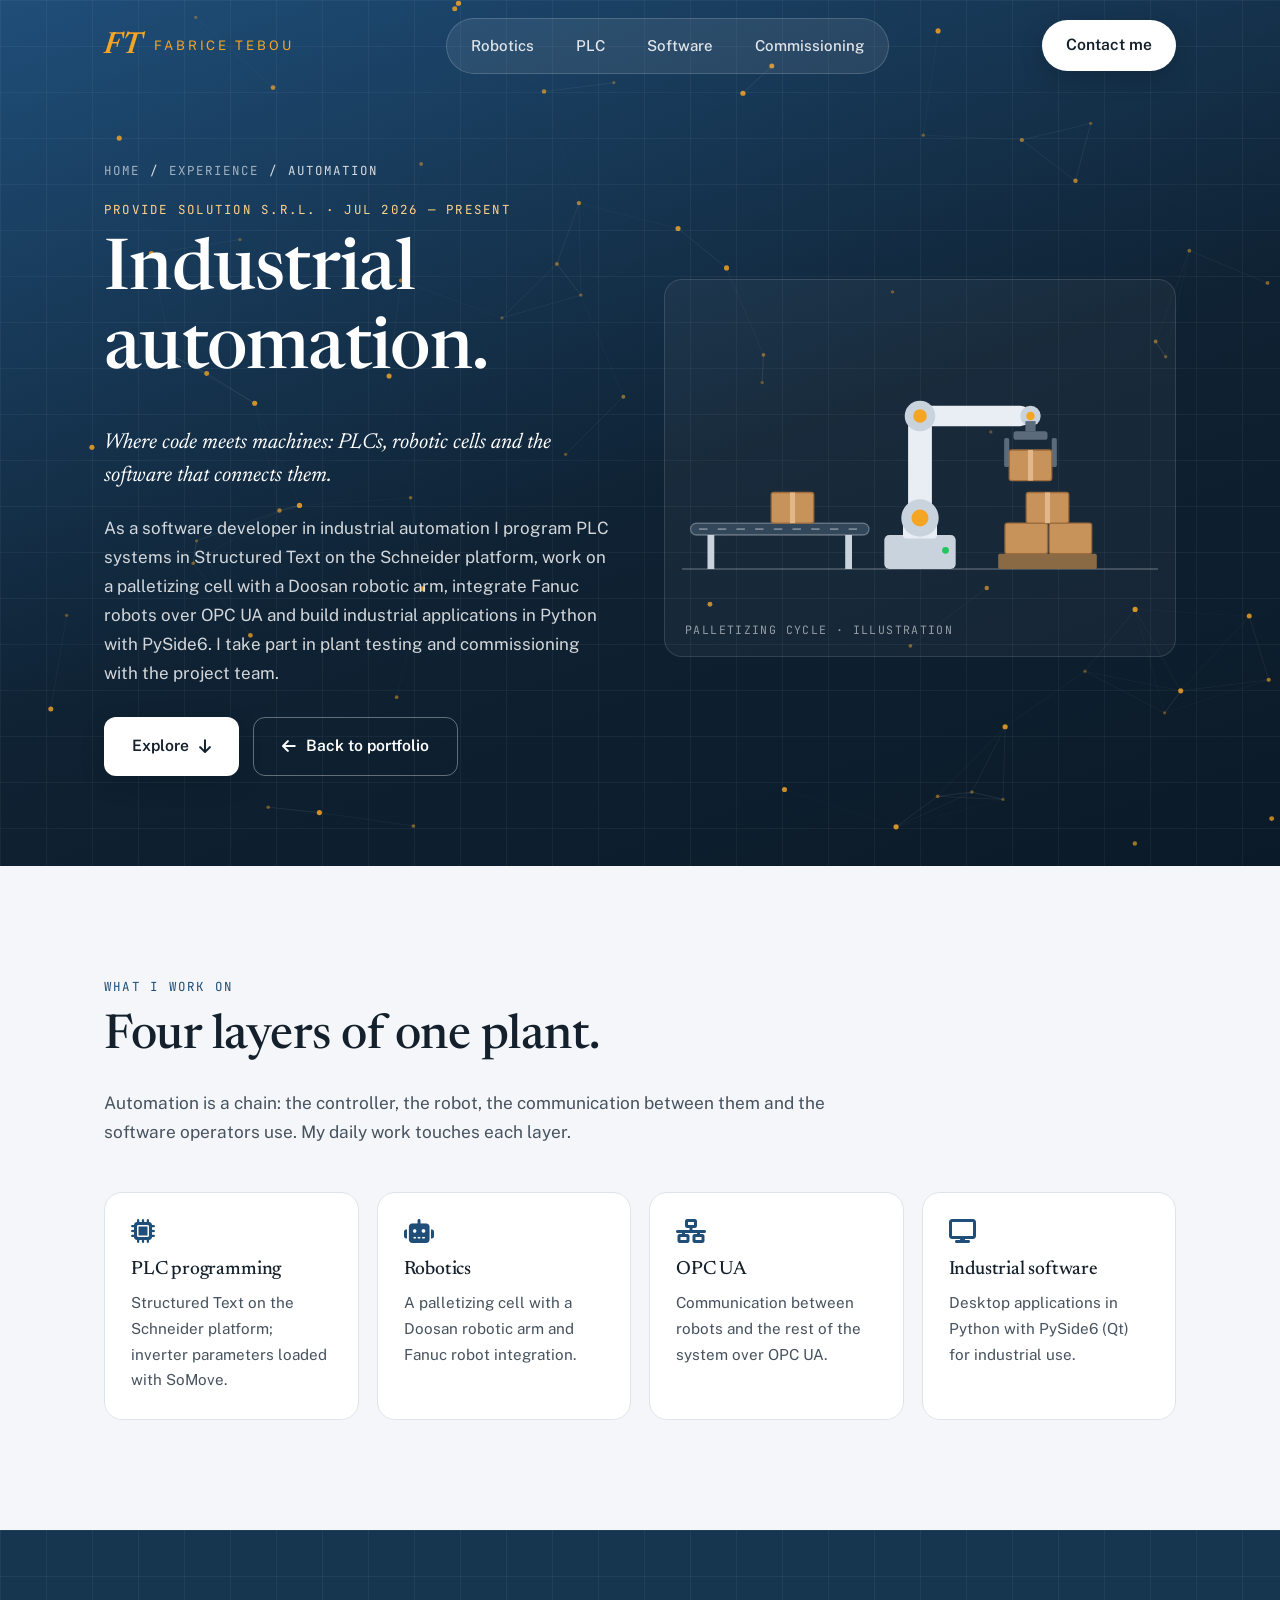
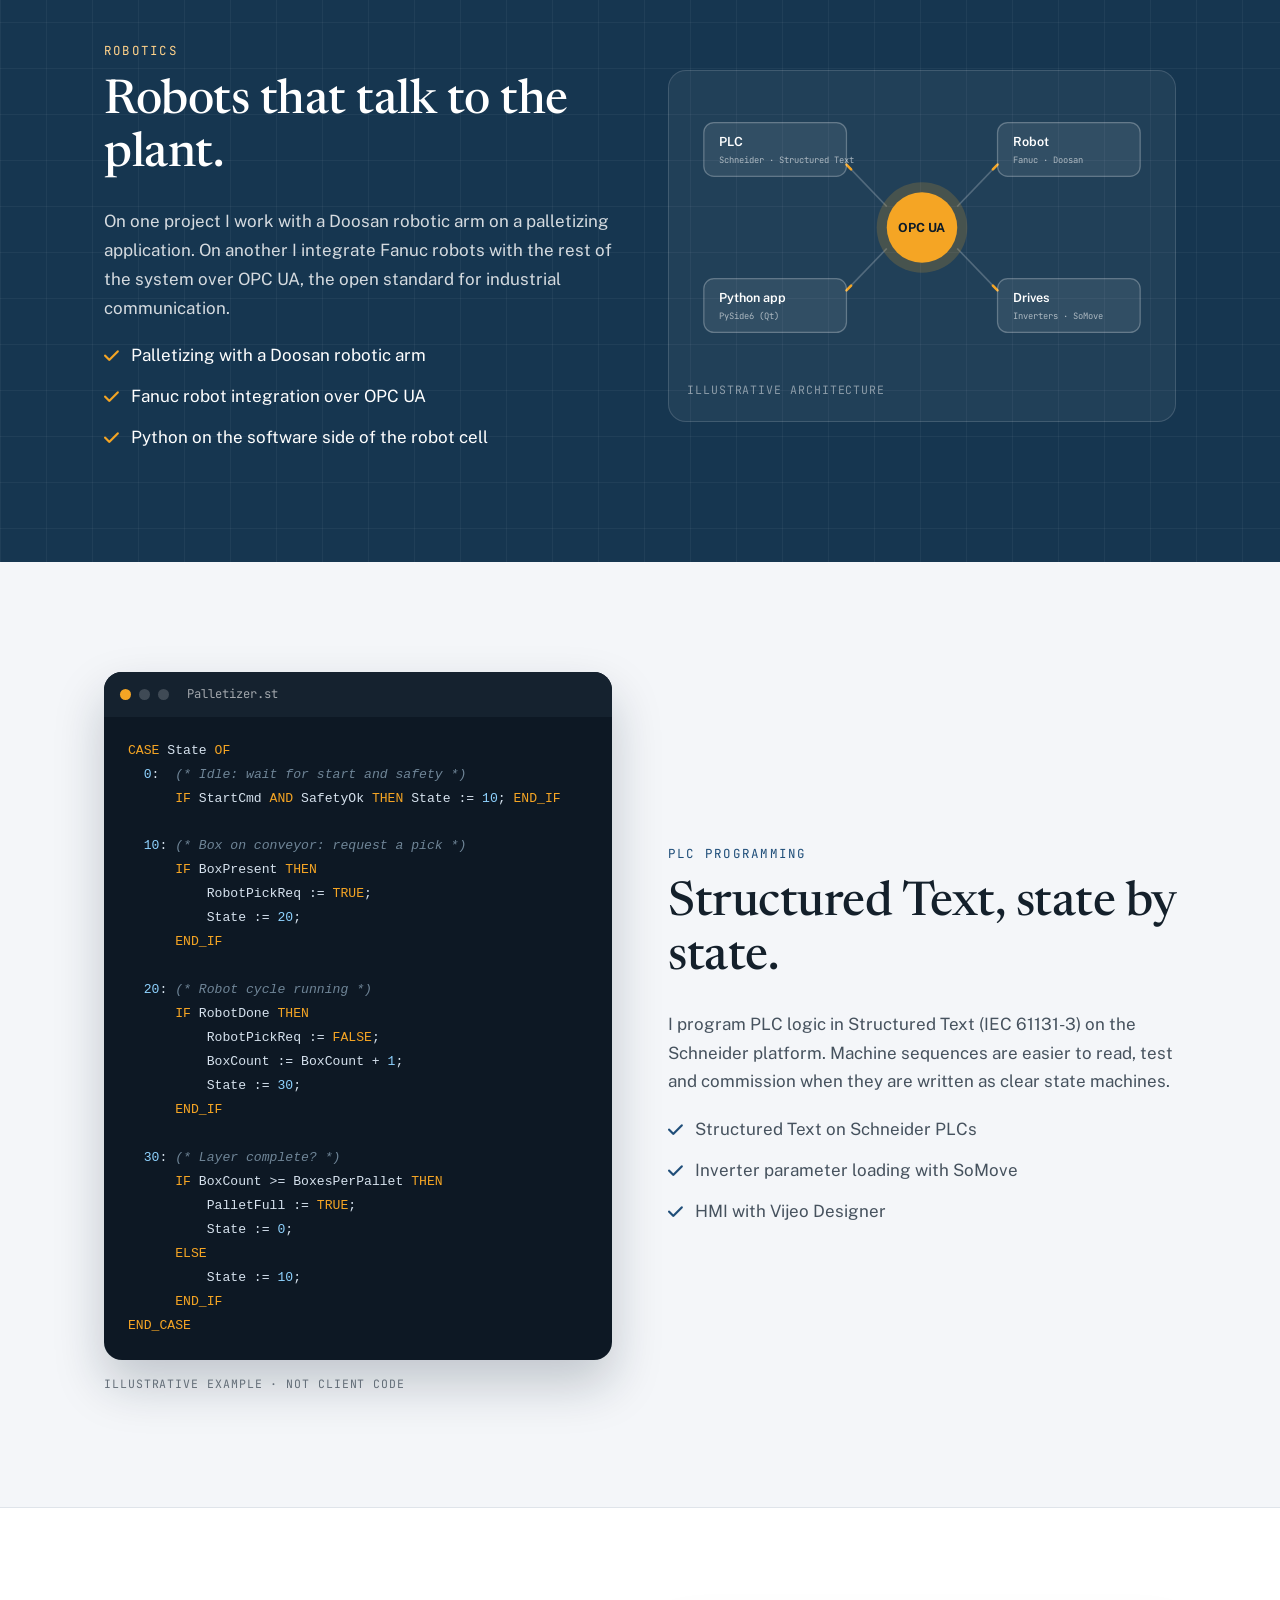
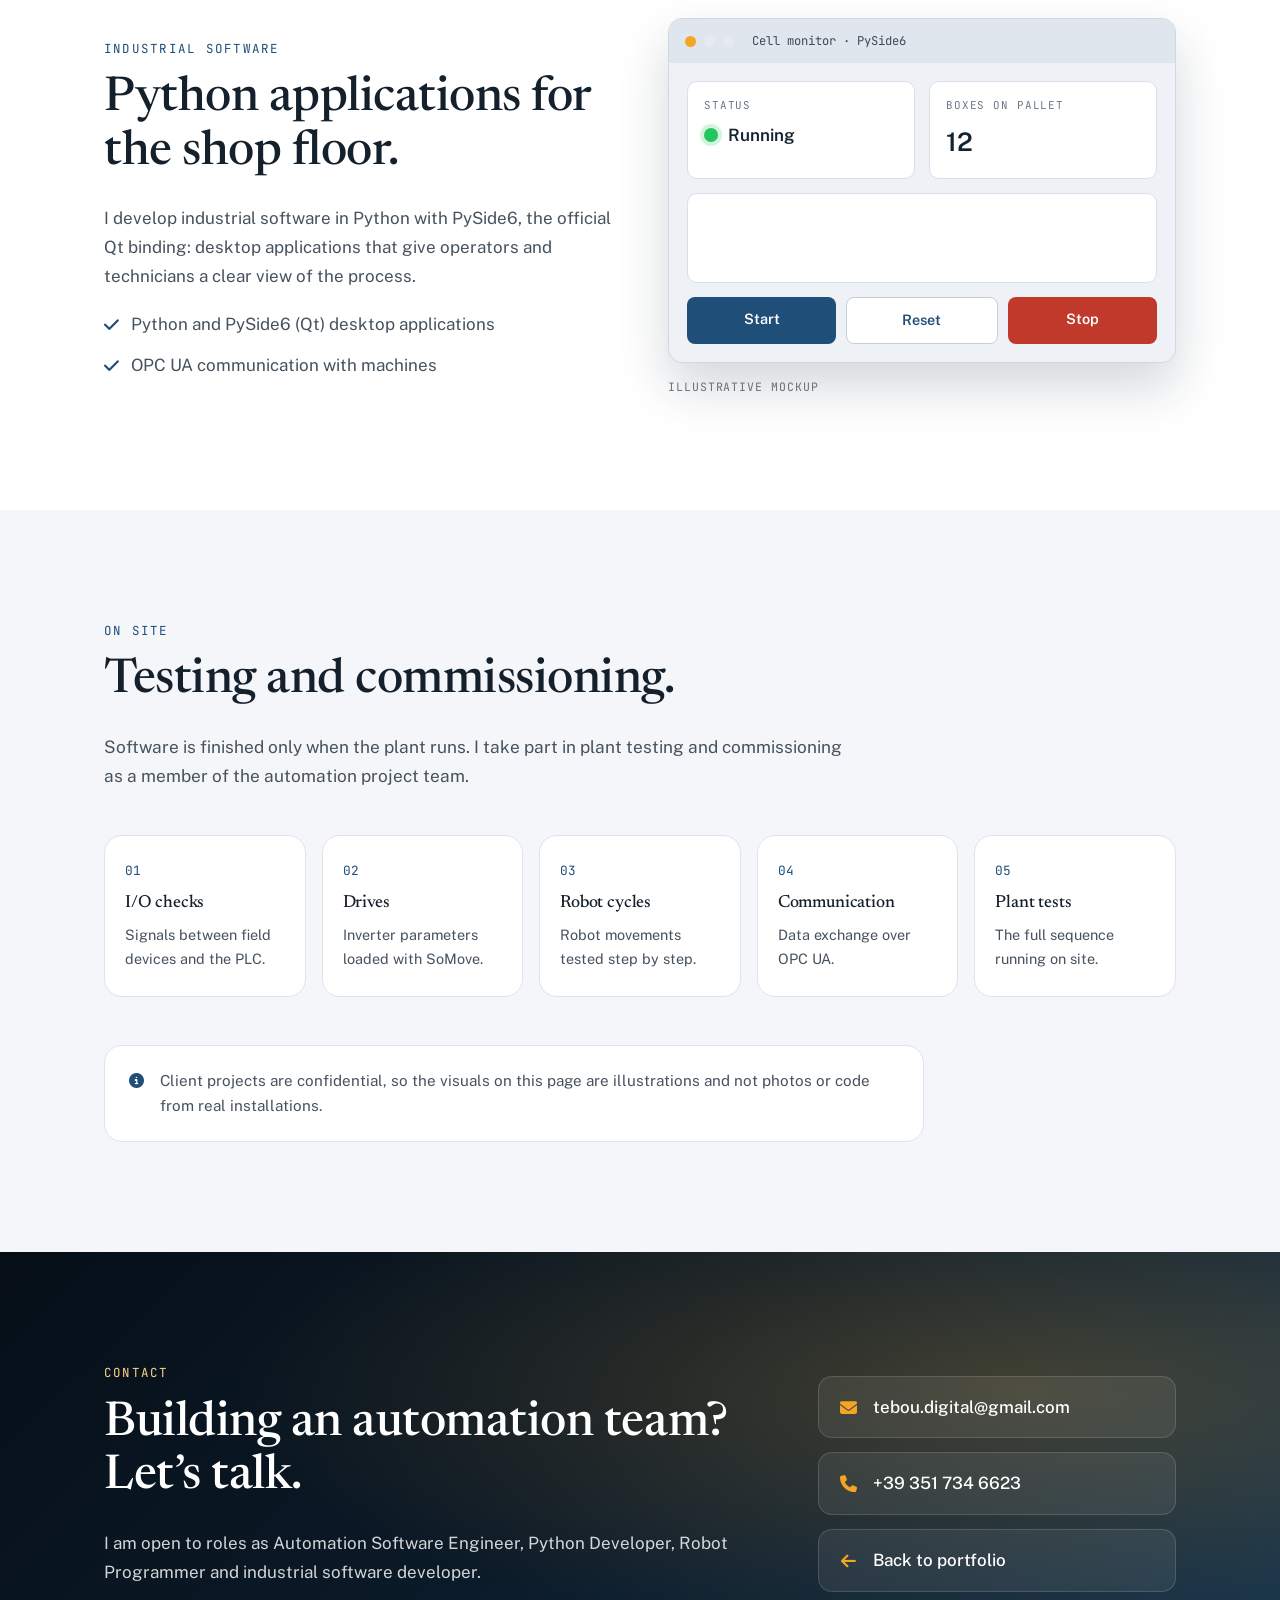
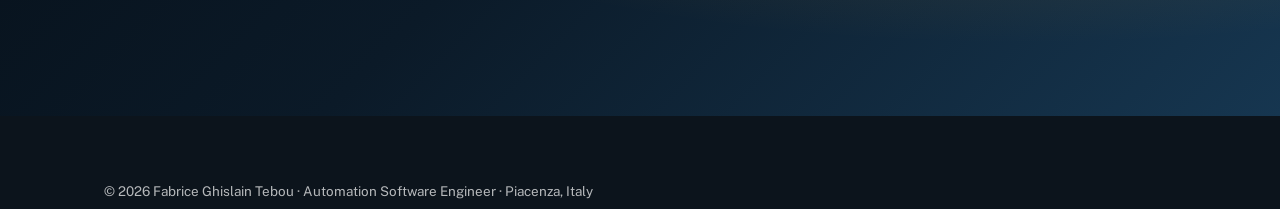
==== automation.html @ fffd26f9 "Add automation page with animated robot cell and See more link - New automation.html: animated signa" ====
<!doctype html>
<html lang="en">
  <head>
    <meta charset="UTF-8" />
    <meta name="viewport" content="width=device-width, initial-scale=1.0" />

    <title>Industrial Automation — Fabrice Ghislain Tebou</title>
    <meta
      name="description"
      content="Industrial automation work of Fabrice Ghislain Tebou: PLC programming in Structured Text, robotic palletizing with Doosan, Fanuc robot integration over OPC UA, industrial software with Python and PySide6, plant commissioning."
    />
    <meta name="author" content="Fabrice Ghislain Tebou" />

    <link
      rel="icon"
      href="assets/images/projects/small_logo.png"
      type="image/png"
    />
    <meta name="theme-color" content="#0f2233" />

    <link
      rel="stylesheet"
      href="https://cdnjs.cloudflare.com/ajax/libs/font-awesome/6.5.1/css/all.min.css"
    />
    <link rel="preconnect" href="https://fonts.googleapis.com" />
    <link rel="preconnect" href="https://fonts.gstatic.com" crossorigin />
    <link
      href="https://fonts.googleapis.com/css2?family=Newsreader:ital,opsz,wght@0,6..72,400;0,6..72,500;1,6..72,400;1,6..72,600&family=Public+Sans:wght@400;500;600;700&family=JetBrains+Mono:wght@400&display=swap"
      rel="stylesheet"
    />

    <link rel="stylesheet" href="assets/css/portfolio-1.css" />
    <link rel="stylesheet" href="assets/css/automation.css" />
  </head>
  <body>
    <!-- Header Navigation -->
    <header class="site-header" id="header">
      <div class="container header-inner">
        <a href="index.html" class="brand" aria-label="Fabrice Ghislain Tebou, home">
          <span class="brand-mark">FT</span>
          <span class="brand-name">Fabrice Tebou</span>
        </a>

        <nav class="pill-nav" id="nav" aria-label="Page navigation">
          <a href="#robotics">Robotics</a>
          <a href="#plc">PLC</a>
          <a href="#software">Software</a>
          <a href="#commissioning">Commissioning</a>
        </nav>

        <a href="index.html#contact" class="btn btn-light header-cta">Contact me</a>

        <button
          class="menu-btn"
          id="menu-btn"
          aria-label="Open menu"
          aria-expanded="false"
          aria-controls="nav"
        >
          <i class="fa-solid fa-bars"></i>
        </button>
      </div>
    </header>

    <main>
      <!-- Hero with animated signal network and robot arm -->
      <section class="auto-hero on-dark">
        <canvas class="signal-canvas" id="signal-canvas" aria-hidden="true"></canvas>
        <div class="grid-bg" style="background-color: transparent">
          <div class="container auto-hero-inner">
            <div>
              <p class="breadcrumb">
                <a href="index.html">Home</a><span>/</span><a href="index.html#experience">Experience</a><span>/</span>Automation
              </p>
              <p class="eyebrow">Provide Solution S.r.l. · Jul 2026 — Present</p>
              <h1>Industrial automation.</h1>
              <p class="hero-lead">
                Where code meets machines: PLCs, robotic cells and the software
                that connects them.
              </p>
              <p>
                As a software developer in industrial automation I program PLC
                systems in Structured Text on the Schneider platform, work on a
                palletizing cell with a Doosan robotic arm, integrate Fanuc
                robots over OPC UA and build industrial applications in Python
                with PySide6. I take part in plant testing and commissioning with
                the project team.
              </p>
              <div class="hero-actions">
                <a href="#robotics" class="btn btn-light">
                  Explore <i class="fa-solid fa-arrow-down"></i>
                </a>
                <a href="index.html#experience" class="btn btn-ghost">
                  <i class="fa-solid fa-arrow-left"></i> Back to portfolio
                </a>
              </div>
            </div>

            <!-- Animated palletizing robot (illustration) -->
            <figure class="robot-stage" style="margin: 0">
              <svg viewBox="0 0 600 400" role="img" aria-labelledby="robot-title">
                <title id="robot-title">
                  Animated illustration of a robotic arm moving boxes from a
                  conveyor to a pallet
                </title>

                <!-- Floor -->
                <line x1="20" y1="340" x2="580" y2="340" stroke="rgba(255,255,255,0.25)" stroke-width="2" />

                <!-- Conveyor -->
                <rect x="30" y="286" width="210" height="14" rx="7" class="conveyor-belt" />
                <line x1="40" y1="293" x2="230" y2="293" class="belt-line" />
                <rect x="50" y="300" width="8" height="40" class="robot-shade" />
                <rect x="212" y="300" width="8" height="40" class="robot-shade" />
                <g class="conveyor-box">
                  <rect x="125" y="250" width="50" height="36" rx="3" class="box" />
                  <rect x="147" y="250" width="6" height="36" class="box-tape" />
                </g>

                <!-- Pallet with stacked boxes -->
                <rect x="392" y="322" width="116" height="18" rx="2" fill="#8a6a45" />
                <rect x="400" y="286" width="50" height="36" rx="3" class="box" />
                <rect x="452" y="286" width="50" height="36" rx="3" class="box" />
                <g class="placed-box">
                  <rect x="425" y="250" width="50" height="36" rx="3" class="box" />
                  <rect x="447" y="250" width="6" height="36" class="box-tape" />
                </g>

                <!-- Robot base -->
                <rect x="258" y="300" width="84" height="40" rx="6" class="robot-shade" />
                <rect x="280" y="276" width="40" height="28" rx="4" class="robot-body" />
                <circle cx="330" cy="318" r="4" fill="#22c55e" class="status-led" />

                <!-- Kinematic chain -->
                <g class="arm-shoulder">
                  <rect x="286" y="160" width="28" height="120" rx="14" class="robot-body" />
                  <circle cx="300" cy="280" r="22" class="robot-shade" />
                  <circle cx="300" cy="280" r="10" class="robot-joint" />

                  <g class="arm-elbow">
                    <rect x="300" y="148" width="130" height="24" rx="12" class="robot-body" />
                    <circle cx="300" cy="160" r="18" class="robot-shade" />
                    <circle cx="300" cy="160" r="8" class="robot-joint" />

                    <g class="arm-wrist">
                      <circle cx="430" cy="160" r="12" class="robot-shade" />
                      <rect x="424" y="166" width="12" height="12" class="robot-dark" />
                      <rect x="410" y="178" width="40" height="10" rx="3" class="robot-dark" />
                      <rect x="399" y="186" width="6" height="34" rx="2" class="robot-dark" />
                      <rect x="455" y="186" width="6" height="34" rx="2" class="robot-dark" />
                      <circle cx="430" cy="160" r="5" class="robot-joint" />
                      <g class="carried-box">
                        <rect x="405" y="200" width="50" height="36" rx="3" class="box" />
                        <rect x="427" y="200" width="6" height="36" class="box-tape" />
                      </g>
                    </g>
                  </g>
                </g>
              </svg>
              <figcaption class="robot-caption">Palletizing cycle · illustration</figcaption>
            </figure>
          </div>
        </div>
      </section>

      <!-- Focus areas -->
      <section class="section">
        <div class="container">
          <p class="eyebrow">What I work on</p>
          <h2>Four layers of one plant.</h2>
          <p class="section-lead">
            Automation is a chain: the controller, the robot, the communication
            between them and the software operators use. My daily work touches
            each layer.
          </p>

          <div class="focus-grid">
            <div class="focus-card reveal">
              <i class="fa-solid fa-microchip"></i>
              <h3>PLC programming</h3>
              <p>Structured Text on the Schneider platform; inverter parameters loaded with SoMove.</p>
            </div>
            <div class="focus-card reveal">
              <i class="fa-solid fa-robot"></i>
              <h3>Robotics</h3>
              <p>A palletizing cell with a Doosan robotic arm and Fanuc robot integration.</p>
            </div>
            <div class="focus-card reveal">
              <i class="fa-solid fa-network-wired"></i>
              <h3>OPC UA</h3>
              <p>Communication between robots and the rest of the system over OPC UA.</p>
            </div>
            <div class="focus-card reveal">
              <i class="fa-solid fa-display"></i>
              <h3>Industrial software</h3>
              <p>Desktop applications in Python with PySide6 (Qt) for industrial use.</p>
            </div>
          </div>
        </div>
      </section>

      <!-- Robotics + OPC UA -->
      <section id="robotics" class="section grid-bg on-dark">
        <div class="container split">
          <div>
            <p class="eyebrow">Robotics</p>
            <h2>Robots that talk to the plant.</h2>
            <p>
              On one project I work with a Doosan robotic arm on a
              palletizing application. On another I integrate Fanuc robots with
              the rest of the system over OPC UA, the open standard for
              industrial communication.
            </p>
            <ul class="check-list">
              <li><i class="fa-solid fa-check"></i> Palletizing with a Doosan robotic arm</li>
              <li><i class="fa-solid fa-check"></i> Fanuc robot integration over OPC UA</li>
              <li><i class="fa-solid fa-check"></i> Python on the software side of the robot cell</li>
            </ul>
          </div>

          <div class="diagram reveal">
            <svg viewBox="0 0 560 330" role="img" aria-labelledby="diagram-title">
              <title id="diagram-title">
                Diagram: PLC, robot, Python application and inverters exchanging
                data through an OPC UA hub
              </title>

              <!-- Links -->
              <path id="l1" class="link" d="M190 90 L238 140" />
              <path id="l2" class="link" d="M370 90 L322 140" />
              <path id="l3" class="link" d="M190 240 L238 190" />
              <path id="l4" class="link" d="M370 240 L322 190" />
              <path class="packet" d="M190 90 L238 140" />
              <path class="packet reverse" d="M370 90 L322 140" />
              <path class="packet" d="M190 240 L238 190" />
              <path class="packet reverse" d="M370 240 L322 190" />

              <!-- Hub -->
              <circle cx="280" cy="165" r="54" class="node-hub" opacity="0.18" />
              <circle cx="280" cy="165" r="42" class="node-hub" />
              <text x="280" y="170" text-anchor="middle" class="hub-title">OPC UA</text>

              <!-- Nodes -->
              <rect x="20" y="40" width="170" height="64" rx="12" class="node-box" />
              <text x="38" y="68" class="node-title">PLC</text>
              <text x="38" y="88" class="node-sub">Schneider · Structured Text</text>

              <rect x="370" y="40" width="170" height="64" rx="12" class="node-box" />
              <text x="388" y="68" class="node-title">Robot</text>
              <text x="388" y="88" class="node-sub">Fanuc · Doosan</text>

              <rect x="20" y="226" width="170" height="64" rx="12" class="node-box" />
              <text x="38" y="254" class="node-title">Python app</text>
              <text x="38" y="274" class="node-sub">PySide6 (Qt)</text>

              <rect x="370" y="226" width="170" height="64" rx="12" class="node-box" />
              <text x="388" y="254" class="node-title">Drives</text>
              <text x="388" y="274" class="node-sub">Inverters · SoMove</text>
            </svg>
            <span class="illustrative">Illustrative architecture</span>
          </div>
        </div>
      </section>

      <!-- PLC -->
      <section id="plc" class="section">
        <div class="container split reverse">
          <div>
            <p class="eyebrow">PLC programming</p>
            <h2>Structured Text, state by state.</h2>
            <p>
              I program PLC logic in Structured Text (IEC 61131-3) on the
              Schneider platform. Machine sequences are easier to read, test and
              commission when they are written as clear state machines.
            </p>
            <ul class="check-list">
              <li><i class="fa-solid fa-check"></i> Structured Text on Schneider PLCs</li>
              <li><i class="fa-solid fa-check"></i> Inverter parameter loading with SoMove</li>
              <li><i class="fa-solid fa-check"></i> HMI with Vijeo Designer</li>
            </ul>
          </div>

          <div class="reveal">
            <div class="code-window">
              <div class="window-bar">
                <span class="dot"></span><span class="dot"></span><span class="dot"></span>
                <span class="title">Palletizer.st</span>
              </div>
<pre><code><span class="st-kw">CASE</span> State <span class="st-kw">OF</span>
  <span class="st-num">0</span>:  <span class="st-com">(* Idle: wait for start and safety *)</span>
      <span class="st-kw">IF</span> StartCmd <span class="st-kw">AND</span> SafetyOk <span class="st-kw">THEN</span> State := <span class="st-num">10</span>; <span class="st-kw">END_IF</span>

  <span class="st-num">10</span>: <span class="st-com">(* Box on conveyor: request a pick *)</span>
      <span class="st-kw">IF</span> BoxPresent <span class="st-kw">THEN</span>
          RobotPickReq := <span class="st-kw">TRUE</span>;
          State := <span class="st-num">20</span>;
      <span class="st-kw">END_IF</span>

  <span class="st-num">20</span>: <span class="st-com">(* Robot cycle running *)</span>
      <span class="st-kw">IF</span> RobotDone <span class="st-kw">THEN</span>
          RobotPickReq := <span class="st-kw">FALSE</span>;
          BoxCount := BoxCount + <span class="st-num">1</span>;
          State := <span class="st-num">30</span>;
      <span class="st-kw">END_IF</span>

  <span class="st-num">30</span>: <span class="st-com">(* Layer complete? *)</span>
      <span class="st-kw">IF</span> BoxCount &gt;= BoxesPerPallet <span class="st-kw">THEN</span>
          PalletFull := <span class="st-kw">TRUE</span>;
          State := <span class="st-num">0</span>;
      <span class="st-kw">ELSE</span>
          State := <span class="st-num">10</span>;
      <span class="st-kw">END_IF</span>
<span class="st-kw">END_CASE</span></code></pre>
            </div>
            <span class="illustrative">Illustrative example · not client code</span>
          </div>
        </div>
      </section>

      <!-- Industrial software -->
      <section id="software" class="section education">
        <div class="container split">
          <div>
            <p class="eyebrow">Industrial software</p>
            <h2>Python applications for the shop floor.</h2>
            <p>
              I develop industrial software in Python with PySide6, the official
              Qt binding: desktop applications that give operators and
              technicians a clear view of the process.
            </p>
            <ul class="check-list">
              <li><i class="fa-solid fa-check"></i> Python and PySide6 (Qt) desktop applications</li>
              <li><i class="fa-solid fa-check"></i> OPC UA communication with machines</li>
            </ul>
          </div>

          <div class="reveal">
            <div class="hmi">
              <div class="window-bar">
                <span class="dot"></span><span class="dot"></span><span class="dot"></span>
                <span class="title">Cell monitor · PySide6</span>
              </div>
              <div class="hmi-body">
                <div class="hmi-panel">
                  <div class="hmi-label">Status</div>
                  <div class="hmi-status"><span class="lamp"></span> Running</div>
                </div>
                <div class="hmi-panel">
                  <div class="hmi-label">Boxes on pallet</div>
                  <div class="hmi-value" id="box-counter">12</div>
                </div>
                <div class="hmi-panel hmi-chart" aria-hidden="true">
                  <span></span><span></span><span></span><span></span><span></span><span></span>
                  <span></span><span></span><span></span><span></span><span></span><span></span>
                </div>
                <div class="hmi-buttons">
                  <div class="hmi-btn">Start</div>
                  <div class="hmi-btn ghost">Reset</div>
                  <div class="hmi-btn stop">Stop</div>
                </div>
              </div>
            </div>
            <span class="illustrative">Illustrative mockup</span>
          </div>
        </div>
      </section>

      <!-- Commissioning -->
      <section id="commissioning" class="section">
        <div class="container">
          <p class="eyebrow">On site</p>
          <h2>Testing and commissioning.</h2>
          <p class="section-lead">
            Software is finished only when the plant runs. I take part in plant
            testing and commissioning as a member of the automation project team.
          </p>

          <div class="steps">
            <div class="step reveal">
              <h3>I/O checks</h3>
              <p>Signals between field devices and the PLC.</p>
            </div>
            <div class="step reveal">
              <h3>Drives</h3>
              <p>Inverter parameters loaded with SoMove.</p>
            </div>
            <div class="step reveal">
              <h3>Robot cycles</h3>
              <p>Robot movements tested step by step.</p>
            </div>
            <div class="step reveal">
              <h3>Communication</h3>
              <p>Data exchange over OPC UA.</p>
            </div>
            <div class="step reveal">
              <h3>Plant tests</h3>
              <p>The full sequence running on site.</p>
            </div>
          </div>

          <div class="note" style="margin-top: 48px">
            <i class="fa-solid fa-circle-info"></i>
            <p>
              Client projects are confidential, so the visuals on this page are
              illustrations and not photos or code from real installations.
            </p>
          </div>
        </div>
      </section>

      <!-- Contact -->
      <section class="section cta on-dark">
        <div class="container cta-inner">
          <div>
            <p class="eyebrow">Contact</p>
            <h2>Building an automation team? Let’s talk.</h2>
            <p>
              I am open to roles as Automation Software Engineer, Python
              Developer, Robot Programmer and industrial software developer.
            </p>
          </div>
          <div class="contact-list">
            <a href="mailto:tebou.digital@gmail.com">
              <i class="fa-solid fa-envelope"></i> tebou.digital@gmail.com
            </a>
            <a href="tel:+393517346623">
              <i class="fa-solid fa-phone"></i> +39 351 734 6623
            </a>
            <a href="index.html">
              <i class="fa-solid fa-arrow-left"></i> Back to portfolio
            </a>
          </div>
        </div>
      </section>
    </main>

    <!-- Footer -->
    <footer class="site-footer">
      <div class="container">
        <div class="footer-bottom" style="padding-top: 0">
          © <span id="year">2026</span> Fabrice Ghislain Tebou · Automation
          Software Engineer · Piacenza, Italy
        </div>
      </div>
    </footer>

    <script>
      (function () {
        var header = document.getElementById("header");
        var nav = document.getElementById("nav");
        var menuBtn = document.getElementById("menu-btn");
        var reduceMotion = window.matchMedia("(prefers-reduced-motion: reduce)").matches;

        document.getElementById("year").textContent = new Date().getFullYear();

        function onScroll() {
          header.classList.toggle("scrolled", window.scrollY > 40);
        }
        window.addEventListener("scroll", onScroll, { passive: true });
        onScroll();

        menuBtn.addEventListener("click", function () {
          var open = nav.classList.toggle("open");
          menuBtn.setAttribute("aria-expanded", String(open));
        });
        nav.addEventListener("click", function (event) {
          if (event.target.tagName === "A") {
            nav.classList.remove("open");
            menuBtn.setAttribute("aria-expanded", "false");
          }
        });

        // Reveal on scroll
        if ("IntersectionObserver" in window) {
          var revealObserver = new IntersectionObserver(
            function (entries) {
              entries.forEach(function (entry) {
                if (entry.isIntersecting) {
                  entry.target.classList.add("visible");
                  revealObserver.unobserve(entry.target);
                }
              });
            },
            { threshold: 0.12 }
          );
          document.querySelectorAll(".reveal").forEach(function (element) {
            revealObserver.observe(element);
          });
        } else {
          document.querySelectorAll(".reveal").forEach(function (element) {
            element.classList.add("visible");
          });
        }

        // HMI mockup: box counter follows the robot cycle (one box every 6 s)
        var counter = document.getElementById("box-counter");
        var boxes = 12;
        if (!reduceMotion) {
          setInterval(function () {
            boxes = boxes >= 24 ? 1 : boxes + 1;
            counter.textContent = boxes;
          }, 6000);
        }

        // Animated signal network behind the hero
        var canvas = document.getElementById("signal-canvas");
        var ctx = canvas.getContext("2d");
        var styles = getComputedStyle(document.documentElement);
        var accent = styles.getPropertyValue("--accent").trim() || "#f5a524";
        var nodes = [];
        var width = 0;
        var height = 0;

        function resize() {
          var ratio = window.devicePixelRatio || 1;
          width = canvas.offsetWidth;
          height = canvas.offsetHeight;
          canvas.width = width * ratio;
          canvas.height = height * ratio;
          ctx.setTransform(ratio, 0, 0, ratio, 0, 0);

          var count = Math.round(Math.min(70, (width * height) / 16000));
          nodes = [];
          for (var i = 0; i < count; i++) {
            nodes.push({
              x: Math.random() * width,
              y: Math.random() * height,
              vx: (Math.random() - 0.5) * 0.35,
              vy: (Math.random() - 0.5) * 0.35,
              pulse: Math.random() * Math.PI * 2
            });
          }
        }

        function draw() {
          ctx.clearRect(0, 0, width, height);
          var maxDist = 140;

          for (var i = 0; i < nodes.length; i++) {
            var a = nodes[i];
            for (var j = i + 1; j < nodes.length; j++) {
              var b = nodes[j];
              var dx = a.x - b.x;
              var dy = a.y - b.y;
              var dist = Math.sqrt(dx * dx + dy * dy);
              if (dist < maxDist) {
                ctx.strokeStyle = "rgba(255, 255, 255, " + (0.12 * (1 - dist / maxDist)) + ")";
                ctx.lineWidth = 1;
                ctx.beginPath();
                ctx.moveTo(a.x, a.y);
                ctx.lineTo(b.x, b.y);
                ctx.stroke();
              }
            }
          }

          nodes.forEach(function (node) {
            var glow = 0.5 + 0.5 * Math.sin(node.pulse);
            ctx.globalAlpha = 0.35 + 0.5 * glow;
            ctx.fillStyle = accent;
            ctx.beginPath();
            ctx.arc(node.x, node.y, 1.6 + glow, 0, Math.PI * 2);
            ctx.fill();
            ctx.globalAlpha = 1;
          });
        }

        function step() {
          nodes.forEach(function (node) {
            node.x += node.vx;
            node.y += node.vy;
            node.pulse += 0.03;
            if (node.x < 0 || node.x > width) node.vx *= -1;
            if (node.y < 0 || node.y > height) node.vy *= -1;
          });
          draw();
          requestAnimationFrame(step);
        }

        resize();
        window.addEventListener("resize", resize);
        if (reduceMotion) {
          draw();
        } else {
          requestAnimationFrame(step);
        }
      })();
    </script>
  </body>
</html>
---- assets/css/portfolio-1.css ----
/*
===========================================
PORTFOLIO-1 THEME
===========================================
Editorial layout: dark brand hero with grid, serif display headings,
monospace eyebrows, light content sections and glass project cards.
All colors live in the palette block below.
*/

:root {
  /* Palette */
  --brand-ink: #060f18;
  --brand-950: #0b1a28;
  --brand-900: #0f2233;
  --brand-800: #163650;
  --brand-700: #1f4e79;
  --accent: #f5a524;
  --accent-soft: #ffd28a;
  --accent-ink: #1f4e79;
  --accent-glow: rgba(245, 165, 36, 0.16);
  --accent-glow-strong: rgba(245, 165, 36, 0.22);
  --header-glass: rgba(11, 26, 40, 0.92);
  --cream: #f4f6f9;
  --paper: #ffffff;
  --ink: #14202b;
  --ink-soft: #46525e;
  --line: #dfe4ea;
  --footer: #0c141c;

  --serif: "Newsreader", Georgia, "Times New Roman", serif;
  --sans: "Public Sans", system-ui, -apple-system, "Segoe UI", sans-serif;
  --mono: "JetBrains Mono", ui-monospace, Consolas, monospace;

  --radius: 18px;
  --container: 1120px;
}

*,
*::before,
*::after {
  box-sizing: border-box;
}

html {
  scroll-behavior: smooth;
  scroll-padding-top: 96px;
}

body {
  margin: 0;
  font-family: var(--sans);
  font-size: 17px;
  line-height: 1.7;
  color: var(--ink-soft);
  background: var(--cream);
  -webkit-font-smoothing: antialiased;
}

img {
  max-width: 100%;
  display: block;
}

a {
  color: inherit;
}

h1,
h2,
h3 {
  font-family: var(--serif);
  font-weight: 500;
  color: var(--ink);
  line-height: 1.12;
  margin: 0 0 0.5em;
  letter-spacing: -0.01em;
}

h1 {
  font-size: clamp(2.6rem, 6vw, 4.4rem);
}

h2 {
  font-size: clamp(2rem, 4.2vw, 3rem);
}

h3 {
  font-size: 1.45rem;
}

p {
  margin: 0 0 1.1em;
}

.container {
  width: 100%;
  max-width: var(--container);
  margin: 0 auto;
  padding: 0 24px;
}

.eyebrow {
  font-family: var(--mono);
  font-size: 0.78rem;
  letter-spacing: 0.18em;
  text-transform: uppercase;
  color: var(--accent-ink);
  margin: 0 0 14px;
}

.on-dark .eyebrow {
  color: var(--accent-soft);
}

.on-dark,
.on-dark h1,
.on-dark h2,
.on-dark h3 {
  color: #fff;
}

.on-dark p {
  color: rgba(255, 255, 255, 0.82);
}

.section {
  padding: 110px 0;
}

.section-lead {
  max-width: 760px;
  font-size: 1.08rem;
}

/* Grid texture used on dark sections */
.grid-bg {
  position: relative;
  background-color: var(--brand-800);
  background-image:
    linear-gradient(rgba(255, 255, 255, 0.045) 1px, transparent 1px),
    linear-gradient(90deg, rgba(255, 255, 255, 0.045) 1px, transparent 1px);
  background-size: 46px 46px;
}

/* ================================ */
/* BUTTONS                          */
/* ================================ */

.btn {
  display: inline-flex;
  align-items: center;
  gap: 10px;
  padding: 15px 28px;
  border-radius: 12px;
  font-family: var(--sans);
  font-weight: 600;
  font-size: 0.98rem;
  text-decoration: none;
  transition: transform 0.2s ease, background 0.2s ease, box-shadow 0.2s ease;
}

.btn:hover {
  transform: translateY(-2px);
}

.btn-light {
  background: #fff;
  color: var(--ink);
  box-shadow: 0 8px 24px rgba(0, 0, 0, 0.16);
}

.btn-green {
  background: var(--brand-700);
  color: #fff;
}

.btn-green:hover {
  background: var(--brand-800);
}

.btn-ghost {
  color: #fff;
  border: 1px solid rgba(255, 255, 255, 0.35);
}

.btn-ghost:hover {
  background: rgba(255, 255, 255, 0.08);
}

.btn-note {
  font-size: 0.82rem;
  margin-top: 14px;
  color: rgba(255, 255, 255, 0.65);
}

/* ================================ */
/* HEADER                           */
/* ================================ */

.site-header {
  position: fixed;
  inset: 0 0 auto;
  z-index: 50;
  padding: 18px 0;
  transition: background 0.3s ease, padding 0.3s ease, box-shadow 0.3s ease;
}

.site-header.scrolled {
  background: var(--header-glass);
  backdrop-filter: blur(10px);
  padding: 10px 0;
  box-shadow: 0 6px 24px rgba(0, 0, 0, 0.18);
}

.header-inner {
  display: flex;
  align-items: center;
  justify-content: space-between;
  gap: 24px;
}

.brand {
  display: flex;
  align-items: center;
  gap: 12px;
  text-decoration: none;
}

.brand-mark {
  font-family: var(--serif);
  font-style: italic;
  font-weight: 600;
  font-size: 1.9rem;
  line-height: 1;
  color: var(--accent);
}

.brand-name {
  font-family: var(--sans);
  font-size: 0.82rem;
  letter-spacing: 0.22em;
  text-transform: uppercase;
  color: var(--accent);
}

.pill-nav {
  display: flex;
  gap: 6px;
  padding: 6px;
  border-radius: 999px;
  background: rgba(255, 255, 255, 0.08);
  border: 1px solid rgba(255, 255, 255, 0.16);
}

.pill-nav a {
  padding: 8px 18px;
  border-radius: 999px;
  color: rgba(255, 255, 255, 0.86);
  text-decoration: none;
  font-size: 0.94rem;
  font-weight: 500;
  transition: background 0.2s ease, color 0.2s ease;
}

.pill-nav a:hover,
.pill-nav a.active {
  background: rgba(255, 255, 255, 0.12);
  color: #fff;
}

.header-cta {
  padding: 12px 24px;
  border-radius: 999px;
}

.menu-btn {
  display: none;
  background: none;
  border: 1px solid rgba(255, 255, 255, 0.3);
  border-radius: 10px;
  color: #fff;
  width: 44px;
  height: 44px;
  font-size: 1.1rem;
  cursor: pointer;
}

/* ================================ */
/* HERO                             */
/* ================================ */

.hero {
  background: linear-gradient(160deg, var(--brand-700) 0%, var(--brand-900) 55%, var(--brand-950) 100%);
  overflow: hidden;
}

.hero .grid-bg {
  background-color: transparent;
}

.hero-inner {
  display: grid;
  grid-template-columns: 1.1fr 0.9fr;
  gap: 64px;
  align-items: center;
  padding: 170px 24px 110px;
}

.hero-lead {
  font-family: var(--serif);
  font-style: italic;
  font-size: 1.35rem;
  line-height: 1.5;
  color: #fff !important;
  margin-bottom: 22px;
}

.hero-actions {
  display: flex;
  flex-wrap: wrap;
  gap: 14px;
  margin-top: 30px;
}

.hero-photo {
  justify-self: center;
  width: 300px;
  aspect-ratio: 1;
  border-radius: 50%;
  overflow: hidden;
  border: 6px solid rgba(255, 255, 255, 0.9);
  box-shadow: 0 24px 60px rgba(0, 0, 0, 0.35);
}

.hero-photo img {
  width: 100%;
  height: 100%;
  object-fit: cover;
  object-position: top;
}

/* ================================ */
/* STATS STRIP                      */
/* ================================ */

.stats {
  background: var(--paper);
  border-bottom: 1px solid var(--line);
}

.stats-grid {
  display: grid;
  grid-template-columns: repeat(4, 1fr);
  gap: 24px;
  padding: 44px 24px;
}

.stat-value {
  font-family: var(--serif);
  font-size: 2.3rem;
  line-height: 1.1;
  color: var(--accent-ink);
}

.stat-label {
  font-size: 0.9rem;
  color: var(--ink-soft);
  margin-top: 8px;
}

/* ================================ */
/* EXPERIENCE TIMELINE              */
/* ================================ */

.timeline {
  display: grid;
  gap: 22px;
  margin-top: 48px;
}

.role-card {
  display: grid;
  grid-template-columns: 230px 1fr;
  gap: 34px;
  padding: 36px;
  background: var(--paper);
  border: 1px solid var(--line);
  border-radius: var(--radius);
}

.role-meta {
  border-right: 1px solid var(--line);
  padding-right: 24px;
}

.role-meta h3 {
  margin-bottom: 10px;
}

.role-dates {
  font-family: var(--mono);
  font-size: 0.8rem;
  color: var(--ink-soft);
  margin-bottom: 12px;
}

.role-title {
  font-size: 0.92rem;
  line-height: 1.5;
  color: var(--accent-ink);
}

.role-body ul {
  margin: 0;
  padding-left: 1.1em;
}

.role-body li {
  margin-bottom: 0.6em;
}

.role-card.featured {
  background: var(--brand-700);
  border-color: var(--brand-700);
}

.role-card.featured h3,
.role-card.featured .role-body {
  color: #fff;
}

.role-card.featured .role-meta {
  border-color: rgba(255, 255, 255, 0.22);
}

.role-card.featured .role-dates {
  color: rgba(255, 255, 255, 0.7);
}

.role-card.featured .role-title {
  color: var(--accent-soft);
}

.badge {
  display: inline-block;
  margin-top: 14px;
  padding: 4px 10px;
  border-radius: 999px;
  font-family: var(--mono);
  font-size: 0.7rem;
  letter-spacing: 0.1em;
  text-transform: uppercase;
  background: rgba(255, 255, 255, 0.14);
  color: var(--accent-soft);
}

/* "See more" pill link inside a role card, same shape as .badge */
.role-more {
  display: inline-flex;
  align-items: center;
  gap: 10px;
  margin-top: 18px;
  padding: 8px 18px;
  border-radius: 999px;
  background: rgba(255, 255, 255, 0.14);
  border: 1px solid rgba(255, 255, 255, 0.22);
  color: var(--accent);
  font-family: var(--mono);
  font-size: 0.78rem;
  letter-spacing: 0.1em;
  text-transform: uppercase;
  text-decoration: none;
  transition: background 0.2s ease;
}

.role-more i {
  transition: transform 0.2s ease;
}

.role-more:hover {
  background: rgba(255, 255, 255, 0.24);
}

.role-more:hover i {
  transform: translateX(4px);
}

/* ================================ */
/* PROJECTS                         */
/* ================================ */

.projects {
  background-color: var(--brand-700);
}

.project-grid {
  display: grid;
  grid-template-columns: repeat(2, 1fr);
  gap: 20px;
  margin: 48px 0 40px;
}

.project-card {
  display: flex;
  flex-direction: column;
  padding: 30px;
  border-radius: var(--radius);
  background: rgba(255, 255, 255, 0.07);
  border: 1px solid rgba(255, 255, 255, 0.16);
  transition: background 0.2s ease, transform 0.2s ease;
}

.project-card:hover {
  background: rgba(255, 255, 255, 0.11);
  transform: translateY(-3px);
}

.project-card p {
  font-size: 0.96rem;
  flex: 1;
}

.chips {
  display: flex;
  flex-wrap: wrap;
  gap: 8px;
  margin: 4px 0 20px;
  padding: 0;
  list-style: none;
}

.chips li {
  font-family: var(--mono);
  font-size: 0.72rem;
  padding: 4px 10px;
  border-radius: 999px;
  border: 1px solid rgba(255, 255, 255, 0.22);
  color: var(--accent-soft);
}

.project-links {
  display: flex;
  gap: 22px;
}

.project-links a {
  font-weight: 600;
  font-size: 0.92rem;
  color: var(--accent);
  text-decoration: none;
}

.project-links a:hover {
  text-decoration: underline;
}

/* ================================ */
/* SKILLS                           */
/* ================================ */

.skills-grid {
  display: grid;
  grid-template-columns: repeat(3, 1fr);
  gap: 20px;
  margin-top: 48px;
}

.skill-card {
  padding: 28px;
  background: var(--paper);
  border: 1px solid var(--line);
  border-radius: var(--radius);
}

.skill-card h3 {
  font-size: 1.25rem;
}

.skill-card .icon {
  font-size: 1.3rem;
  color: var(--accent-ink);
  margin-bottom: 14px;
}

.skill-card.highlight {
  border-color: var(--brand-700);
  box-shadow: inset 0 0 0 1px var(--brand-700);
}

.light-chips li {
  color: var(--brand-800);
  border-color: var(--line);
  background: var(--cream);
}

/* ================================ */
/* EDUCATION                        */
/* ================================ */

.education {
  background: var(--paper);
  border-top: 1px solid var(--line);
}

.edu-layout {
  display: grid;
  grid-template-columns: 1.2fr 0.8fr;
  gap: 56px;
  align-items: start;
}

.edu-item {
  padding: 22px 0;
  border-bottom: 1px solid var(--line);
}

.edu-item:first-of-type {
  border-top: 1px solid var(--line);
}

.edu-item h3 {
  font-size: 1.3rem;
  margin-bottom: 4px;
}

.edu-item .role-dates {
  margin-bottom: 8px;
}

.edu-item p {
  margin: 0;
}

.side-cards {
  display: grid;
  gap: 16px;
}

.side-card {
  display: block;
  padding: 24px 26px;
  border-radius: var(--radius);
  background: var(--cream);
  border: 1px solid var(--line);
  text-decoration: none;
}

a.side-card:hover {
  border-color: var(--brand-700);
}

.side-card .stat-value {
  font-size: 1.5rem;
}

.side-card .stat-label {
  margin-top: 6px;
}

.languages {
  display: grid;
  grid-template-columns: repeat(2, 1fr);
  gap: 10px 24px;
  margin-top: 10px;
}

.languages span {
  font-family: var(--mono);
  font-size: 0.8rem;
  color: var(--accent-ink);
}

/* ================================ */
/* CONTACT CTA                      */
/* ================================ */

.cta {
  background:
    radial-gradient(ellipse at 80% 30%, var(--accent-glow-strong), transparent 55%),
    linear-gradient(135deg, var(--brand-ink) 0%, var(--brand-950) 45%, var(--brand-800) 100%);
}

.cta-inner {
  display: grid;
  grid-template-columns: 1.3fr 0.7fr;
  gap: 48px;
  align-items: center;
}

.contact-list {
  display: grid;
  gap: 14px;
}

.contact-list a {
  display: flex;
  align-items: center;
  gap: 14px;
  padding: 16px 20px;
  border-radius: 14px;
  background: rgba(255, 255, 255, 0.07);
  border: 1px solid rgba(255, 255, 255, 0.14);
  color: #fff;
  text-decoration: none;
  font-weight: 500;
  word-break: break-word;
}

.contact-list a:hover {
  background: rgba(255, 255, 255, 0.12);
}

.contact-list i {
  color: var(--accent);
  width: 20px;
  text-align: center;
}

/* ================================ */
/* FOOTER                           */
/* ================================ */

.site-footer {
  background: var(--footer);
  color: rgba(255, 255, 255, 0.7);
  padding: 64px 0 32px;
  font-size: 0.94rem;
}

.footer-grid {
  display: grid;
  grid-template-columns: 1.6fr 1fr 1fr 1fr;
  gap: 32px;
  padding-bottom: 36px;
  border-bottom: 1px solid rgba(255, 255, 255, 0.12);
}

.footer-grid h4 {
  font-family: var(--mono);
  font-weight: 400;
  font-size: 0.74rem;
  letter-spacing: 0.16em;
  text-transform: uppercase;
  color: rgba(255, 255, 255, 0.55);
  margin: 0 0 16px;
}

.footer-grid ul {
  list-style: none;
  margin: 0;
  padding: 0;
  display: grid;
  gap: 10px;
}

.footer-grid a {
  color: #fff;
  text-decoration: none;
}

.footer-grid a:hover {
  text-decoration: underline;
}

.footer-bottom {
  padding-top: 24px;
  font-size: 0.84rem;
}

/* ================================ */
/* REVEAL ANIMATION                 */
/* ================================ */

.reveal {
  opacity: 0;
  transform: translateY(18px);
  transition: opacity 0.7s ease, transform 0.7s ease;
}

.reveal.visible {
  opacity: 1;
  transform: none;
}

@media (prefers-reduced-motion: reduce) {
  html {
    scroll-behavior: auto;
  }

  .reveal {
    opacity: 1;
    transform: none;
    transition: none;
  }
}

/* ================================ */
/* RESPONSIVE                       */
/* ================================ */

@media (max-width: 960px) {
  .pill-nav {
    display: none;
  }

  .pill-nav.open {
    display: flex;
    flex-direction: column;
    position: absolute;
    top: 100%;
    left: 24px;
    right: 24px;
    border-radius: 16px;
    background: var(--brand-950);
    padding: 12px;
  }

  .menu-btn {
    display: inline-flex;
    align-items: center;
    justify-content: center;
  }

  .header-cta {
    display: none;
  }

  .hero-inner,
  .edu-layout,
  .cta-inner {
    grid-template-columns: 1fr;
  }

  .hero-inner {
    padding-top: 130px;
    gap: 40px;
  }

  .hero-photo {
    width: 220px;
    order: -1;
  }

  .stats-grid {
    grid-template-columns: repeat(2, 1fr);
  }

  .skills-grid {
    grid-template-columns: repeat(2, 1fr);
  }

  .footer-grid {
    grid-template-columns: 1fr 1fr;
  }
}

@media (max-width: 680px) {
  body {
    font-size: 16px;
  }

  .container,
  .hero-inner,
  .stats-grid {
    padding-left: 16px;
    padding-right: 16px;
  }

  .section {
    padding: 76px 0;
  }

  .role-card {
    grid-template-columns: 1fr;
    gap: 18px;
    padding: 26px;
  }

  .role-meta {
    border-right: 0;
    border-bottom: 1px solid var(--line);
    padding: 0 0 18px;
  }

  .project-grid,
  .skills-grid,
  .footer-grid {
    grid-template-columns: 1fr;
  }

  .brand-name {
    display: none;
  }
}
---- assets/css/automation.css ----
/*
===========================================
AUTOMATION PAGE
===========================================
Page-specific components for automation.html. Builds on portfolio-1.css
(palette, header, buttons, sections, footer).
*/

/* ================================ */
/* HERO WITH ANIMATED BACKGROUND    */
/* ================================ */

.auto-hero {
  position: relative;
  overflow: hidden;
  background: linear-gradient(160deg, var(--brand-700) 0%, var(--brand-900) 55%, var(--brand-950) 100%);
}

.signal-canvas {
  position: absolute;
  inset: 0;
  width: 100%;
  height: 100%;
  pointer-events: none;
}

.auto-hero-inner {
  position: relative;
  display: grid;
  grid-template-columns: 1fr 1fr;
  gap: 48px;
  align-items: center;
  padding: 160px 24px 90px;
}

.breadcrumb {
  font-family: var(--mono);
  font-size: 0.78rem;
  letter-spacing: 0.16em;
  text-transform: uppercase;
  color: rgba(255, 255, 255, 0.6);
  margin-bottom: 18px;
}

.breadcrumb a {
  color: rgba(255, 255, 255, 0.6);
  text-decoration: none;
}

.breadcrumb a:hover {
  color: #fff;
}

.breadcrumb span {
  margin: 0 10px;
}

/* ================================ */
/* ROBOT ARM ANIMATION              */
/* ================================ */

.robot-stage {
  width: 100%;
  max-width: 560px;
  justify-self: end;
  border-radius: var(--radius);
  background: rgba(255, 255, 255, 0.04);
  border: 1px solid rgba(255, 255, 255, 0.12);
}

.robot-stage svg {
  width: 100%;
  height: auto;
  display: block;
}

.robot-caption {
  font-family: var(--mono);
  font-size: 0.72rem;
  letter-spacing: 0.12em;
  text-transform: uppercase;
  color: rgba(255, 255, 255, 0.55);
  padding: 0 20px 16px;
}

.robot-body {
  fill: #e9eef4;
}

.robot-shade {
  fill: #c9d3de;
}

.robot-joint {
  fill: var(--accent);
}

.robot-dark {
  fill: #5b6b7c;
}

.conveyor-belt {
  fill: #33475b;
  stroke: rgba(255, 255, 255, 0.3);
  stroke-width: 1.5;
}

.box {
  fill: #c8935a;
  stroke: #9c6c3c;
  stroke-width: 1.5;
}

.box-tape {
  fill: #e2b88a;
}

/* Kinematic chain: each group rotates around its joint (view-box coords) */
.arm-shoulder,
.arm-elbow,
.arm-wrist {
  transform-box: view-box;
  animation-duration: 6s;
  animation-iteration-count: infinite;
  animation-timing-function: ease-in-out;
}

.arm-shoulder {
  transform-origin: 300px 280px;
  animation-name: shoulder;
}

.arm-elbow {
  transform-origin: 300px 160px;
  animation-name: elbow;
}

.arm-wrist {
  transform-origin: 430px 160px;
  animation-name: wrist;
}

/* pick (conveyor) -> lift -> place (pallet) -> lift -> pick */
@keyframes shoulder {
  0%, 10% { transform: rotate(-13.8deg); }
  35% { transform: rotate(0deg); }
  60%, 70% { transform: rotate(13.8deg); }
  85% { transform: rotate(0deg); }
  100% { transform: rotate(-13.8deg); }
}

@keyframes elbow {
  0%, 10% { transform: rotate(-187.2deg); }
  35% { transform: rotate(-90deg); }
  60%, 70% { transform: rotate(7.2deg); }
  85% { transform: rotate(-90deg); }
  100% { transform: rotate(-187.2deg); }
}

/* Keeps the gripper vertical: always the opposite of shoulder + elbow */
@keyframes wrist {
  0%, 10% { transform: rotate(201deg); }
  35% { transform: rotate(90deg); }
  60%, 70% { transform: rotate(-21deg); }
  85% { transform: rotate(90deg); }
  100% { transform: rotate(201deg); }
}

.carried-box {
  animation: carried 6s infinite linear;
}

@keyframes carried {
  0%, 7.9% { opacity: 0; }
  8%, 64% { opacity: 1; }
  64.1%, 100% { opacity: 0; }
}

.conveyor-box {
  animation: conveyor-box 6s infinite ease-out;
}

@keyframes conveyor-box {
  0%, 7.9% { opacity: 1; transform: translateX(0); }
  8%, 69.9% { opacity: 0; transform: translateX(-110px); }
  70% { opacity: 1; transform: translateX(-110px); }
  100% { opacity: 1; transform: translateX(0); }
}

.placed-box {
  animation: placed 6s infinite linear;
}

@keyframes placed {
  0%, 63.9% { opacity: 0; }
  64%, 94% { opacity: 1; }
  100% { opacity: 0; }
}

.belt-line {
  stroke: rgba(255, 255, 255, 0.35);
  stroke-width: 2;
  stroke-dasharray: 10 12;
  animation: belt 1s linear infinite;
}

@keyframes belt {
  to { stroke-dashoffset: -22; }
}

.status-led {
  animation: led 1.2s ease-in-out infinite alternate;
}

@keyframes led {
  from { opacity: 0.35; }
  to { opacity: 1; }
}

/* ================================ */
/* FOCUS AREAS                      */
/* ================================ */

.focus-grid {
  display: grid;
  grid-template-columns: repeat(4, 1fr);
  gap: 18px;
  margin-top: 44px;
}

.focus-card {
  padding: 26px;
  border-radius: var(--radius);
  background: var(--paper);
  border: 1px solid var(--line);
  transition: transform 0.2s ease, box-shadow 0.2s ease;
}

.focus-card:hover {
  transform: translateY(-4px);
  box-shadow: 0 16px 36px rgba(15, 34, 51, 0.1);
}

.focus-card i {
  font-size: 1.5rem;
  color: var(--accent-ink);
  margin-bottom: 16px;
}

.focus-card h3 {
  font-size: 1.2rem;
}

.focus-card p {
  font-size: 0.95rem;
  margin: 0;
}

/* ================================ */
/* SPLIT SECTIONS                   */
/* ================================ */

.split {
  display: grid;
  grid-template-columns: 1fr 1fr;
  gap: 56px;
  align-items: center;
}

.split.reverse > :first-child {
  order: 2;
}

.check-list {
  list-style: none;
  padding: 0;
  margin: 18px 0 0;
  display: grid;
  gap: 12px;
}

.check-list li {
  display: flex;
  gap: 12px;
}

.check-list i {
  color: var(--accent-ink);
  margin-top: 6px;
}

.on-dark .check-list i {
  color: var(--accent);
}

.illustrative {
  display: inline-block;
  margin-top: 14px;
  font-family: var(--mono);
  font-size: 0.72rem;
  letter-spacing: 0.08em;
  text-transform: uppercase;
  color: var(--ink-soft);
  opacity: 0.8;
}

.on-dark .illustrative {
  color: rgba(255, 255, 255, 0.6);
}

/* ================================ */
/* OPC UA DIAGRAM                   */
/* ================================ */

.diagram {
  border-radius: var(--radius);
  background: rgba(255, 255, 255, 0.05);
  border: 1px solid rgba(255, 255, 255, 0.14);
  padding: 18px;
}

.diagram svg {
  width: 100%;
  height: auto;
  display: block;
}

.node-box {
  fill: rgba(255, 255, 255, 0.07);
  stroke: rgba(255, 255, 255, 0.28);
  stroke-width: 1.5;
}

.node-hub {
  fill: var(--accent);
}

.node-title {
  fill: #fff;
  font-family: var(--sans);
  font-size: 15px;
  font-weight: 600;
}

.node-sub {
  fill: rgba(255, 255, 255, 0.6);
  font-family: var(--mono);
  font-size: 10.5px;
}

.hub-title {
  fill: var(--brand-950);
  font-family: var(--sans);
  font-size: 15px;
  font-weight: 700;
}

.link {
  stroke: rgba(255, 255, 255, 0.22);
  stroke-width: 2;
  fill: none;
}

.packet {
  stroke: var(--accent);
  stroke-width: 3;
  stroke-linecap: round;
  fill: none;
  stroke-dasharray: 8 120;
  animation: packet 2.4s linear infinite;
}

.packet.reverse {
  animation-direction: reverse;
  animation-delay: -1.2s;
}

@keyframes packet {
  to { stroke-dashoffset: -128; }
}

/* ================================ */
/* STRUCTURED TEXT CODE BLOCK       */
/* ================================ */

.code-window {
  border-radius: var(--radius);
  overflow: hidden;
  background: #0d1824;
  box-shadow: 0 24px 50px rgba(15, 34, 51, 0.22);
}

.window-bar {
  display: flex;
  align-items: center;
  gap: 8px;
  padding: 12px 16px;
  background: #15222f;
  font-family: var(--mono);
  font-size: 0.76rem;
  color: rgba(255, 255, 255, 0.6);
}

.window-bar .dot {
  width: 11px;
  height: 11px;
  border-radius: 50%;
  background: rgba(255, 255, 255, 0.18);
}

.window-bar .dot:first-child {
  background: #f5a524;
}

.window-bar .title {
  margin-left: 10px;
}

.code-window pre {
  margin: 0;
  padding: 22px 24px;
  overflow-x: auto;
  font-family: var(--mono);
  font-size: 0.82rem;
  line-height: 1.75;
  color: #d6e2ee;
}

.st-kw {
  color: #f5a524;
}

.st-com {
  color: #6f8597;
  font-style: italic;
}

.st-num {
  color: #8fd3ff;
}

/* ================================ */
/* HMI MOCKUP (PySide6 style)       */
/* ================================ */

.hmi {
  border-radius: 14px;
  overflow: hidden;
  background: #eef2f6;
  border: 1px solid #cfd8e2;
  box-shadow: 0 24px 50px rgba(15, 34, 51, 0.18);
  font-family: var(--sans);
}

.hmi .window-bar {
  background: #dfe6ee;
  color: #3b4a59;
}

.hmi-body {
  display: grid;
  grid-template-columns: 1fr 1fr;
  gap: 14px;
  padding: 18px;
}

.hmi-panel {
  background: #fff;
  border: 1px solid #d7dfe8;
  border-radius: 10px;
  padding: 14px 16px;
}

.hmi-label {
  font-family: var(--mono);
  font-size: 0.68rem;
  letter-spacing: 0.08em;
  text-transform: uppercase;
  color: #6a7885;
  margin-bottom: 6px;
}

.hmi-value {
  font-size: 1.6rem;
  font-weight: 600;
  color: #15222f;
}

.hmi-status {
  display: flex;
  align-items: center;
  gap: 10px;
  font-weight: 600;
  color: #15222f;
}

.lamp {
  width: 14px;
  height: 14px;
  border-radius: 50%;
  background: #22c55e;
  box-shadow: 0 0 0 4px rgba(34, 197, 94, 0.2);
  animation: led 1.2s ease-in-out infinite alternate;
}

.hmi-chart {
  grid-column: 1 / -1;
  display: flex;
  align-items: flex-end;
  gap: 6px;
  height: 90px;
  padding-top: 8px;
}

.hmi-chart span {
  flex: 1;
  border-radius: 4px 4px 0 0;
  background: linear-gradient(180deg, var(--accent), #1f4e79);
  animation: bar 2.4s ease-in-out infinite alternate;
}

.hmi-chart span:nth-child(odd) {
  animation-delay: -0.8s;
}

.hmi-chart span:nth-child(3n) {
  animation-delay: -1.6s;
}

@keyframes bar {
  from { height: 25%; }
  to { height: 95%; }
}

.hmi-buttons {
  grid-column: 1 / -1;
  display: flex;
  gap: 10px;
}

.hmi-btn {
  flex: 1;
  padding: 10px;
  border-radius: 8px;
  text-align: center;
  font-weight: 600;
  font-size: 0.9rem;
  color: #fff;
  background: #1f4e79;
}

.hmi-btn.stop {
  background: #c0392b;
}

.hmi-btn.ghost {
  background: #fff;
  color: #1f4e79;
  border: 1px solid #c3cfdb;
}

/* ================================ */
/* COMMISSIONING STEPS              */
/* ================================ */

.steps {
  display: grid;
  grid-template-columns: repeat(5, 1fr);
  gap: 16px;
  margin-top: 44px;
  counter-reset: step;
}

.step {
  position: relative;
  padding: 24px 20px;
  border-radius: var(--radius);
  background: var(--paper);
  border: 1px solid var(--line);
}

.step::before {
  counter-increment: step;
  content: "0" counter(step);
  display: block;
  font-family: var(--mono);
  font-size: 0.8rem;
  color: var(--accent-ink);
  margin-bottom: 12px;
}

.step h3 {
  font-size: 1.1rem;
}

.step p {
  font-size: 0.9rem;
  margin: 0;
}

/* ================================ */
/* NOTE + BACK                      */
/* ================================ */

.note {
  display: flex;
  gap: 16px;
  align-items: flex-start;
  max-width: 820px;
  padding: 22px 24px;
  border-radius: var(--radius);
  background: var(--paper);
  border: 1px solid var(--line);
  font-size: 0.95rem;
}

.note i {
  color: var(--accent-ink);
  margin-top: 5px;
}

.note p {
  margin: 0;
}

/* ================================ */
/* REDUCED MOTION + RESPONSIVE      */
/* ================================ */

@media (prefers-reduced-motion: reduce) {
  .arm-shoulder,
  .arm-elbow,
  .arm-wrist,
  .carried-box,
  .conveyor-box,
  .placed-box,
  .belt-line,
  .status-led,
  .packet,
  .lamp,
  .hmi-chart span {
    animation: none;
  }
}

@media (max-width: 1060px) {
  .focus-grid {
    grid-template-columns: repeat(2, 1fr);
  }

  .steps {
    grid-template-columns: repeat(3, 1fr);
  }
}

@media (max-width: 960px) {
  .auto-hero-inner,
  .split {
    grid-template-columns: 1fr;
  }

  .auto-hero-inner {
    padding-top: 130px;
  }

  .robot-stage {
    justify-self: center;
  }

  .split.reverse > :first-child {
    order: 0;
  }
}

@media (max-width: 680px) {
  .auto-hero-inner {
    padding-left: 16px;
    padding-right: 16px;
  }

  .focus-grid,
  .steps,
  .hmi-body {
    grid-template-columns: 1fr;
  }

  .code-window pre {
    font-size: 0.74rem;
  }
}
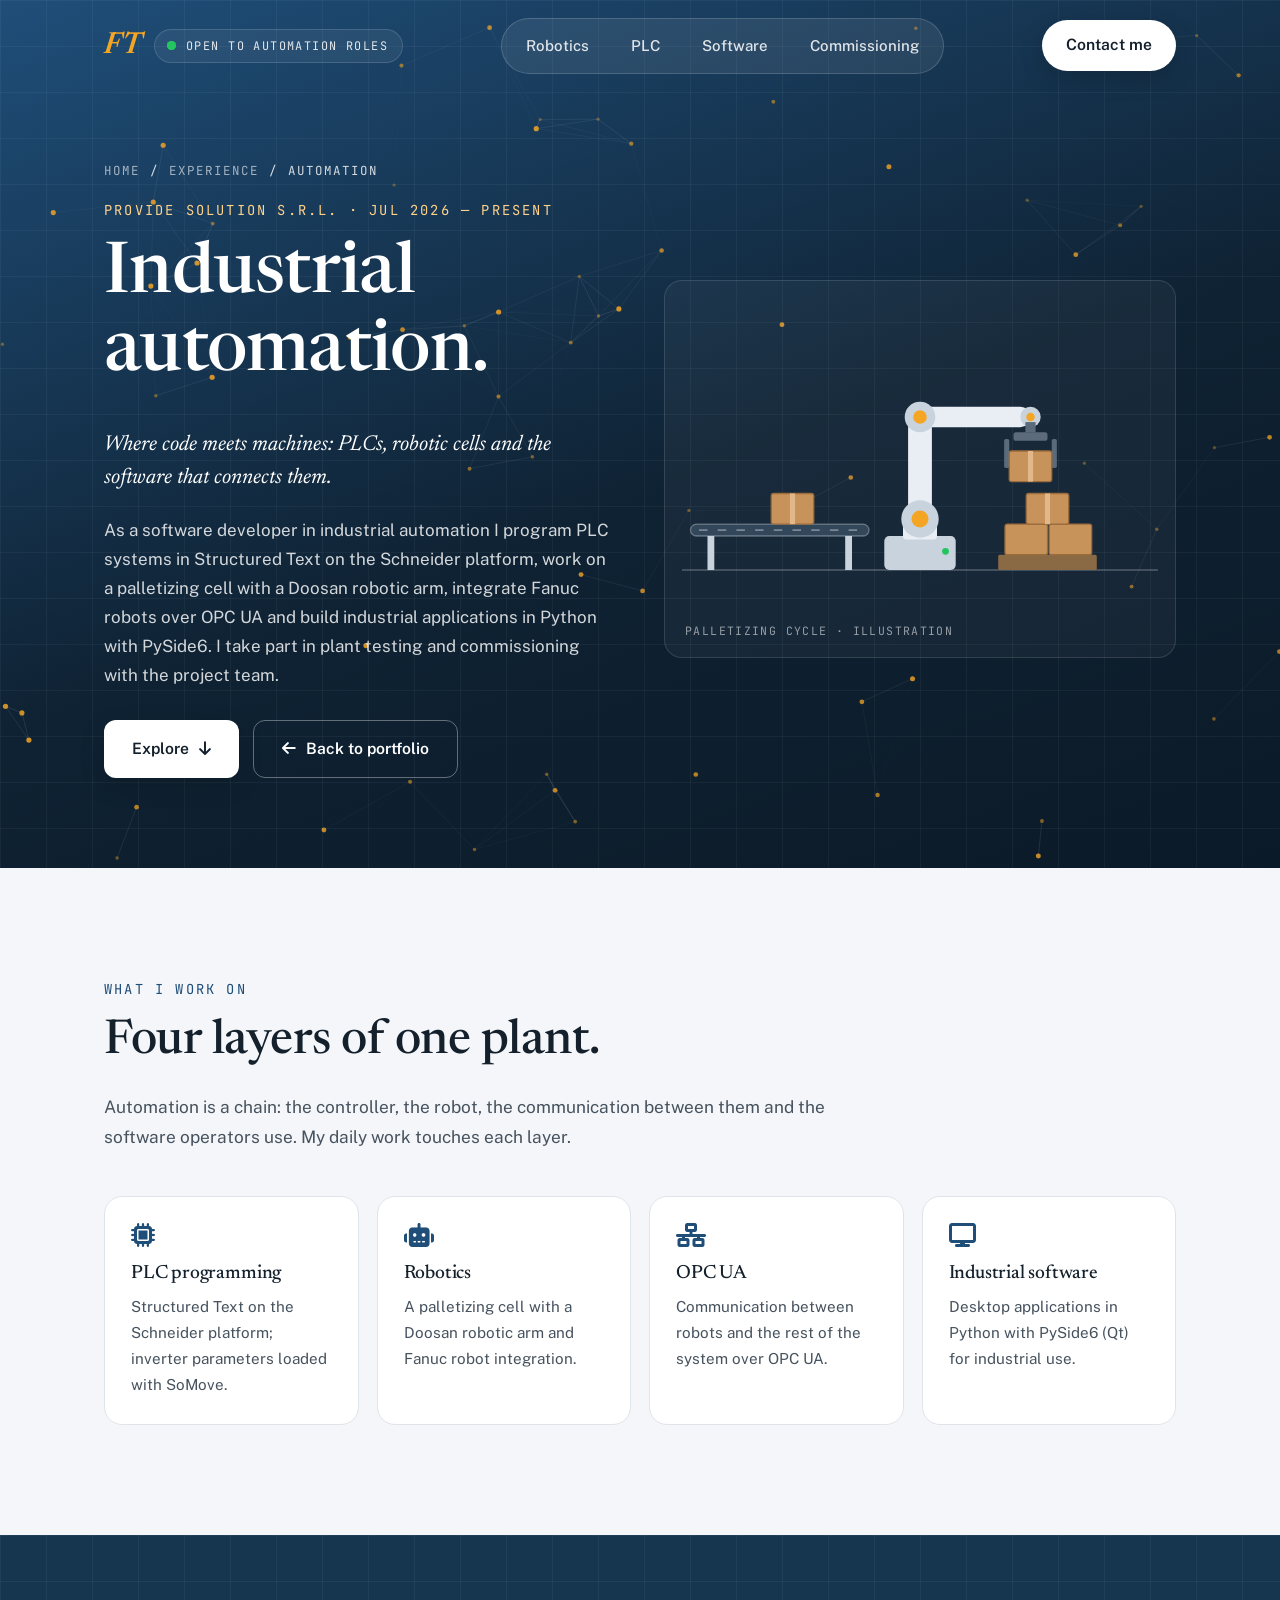
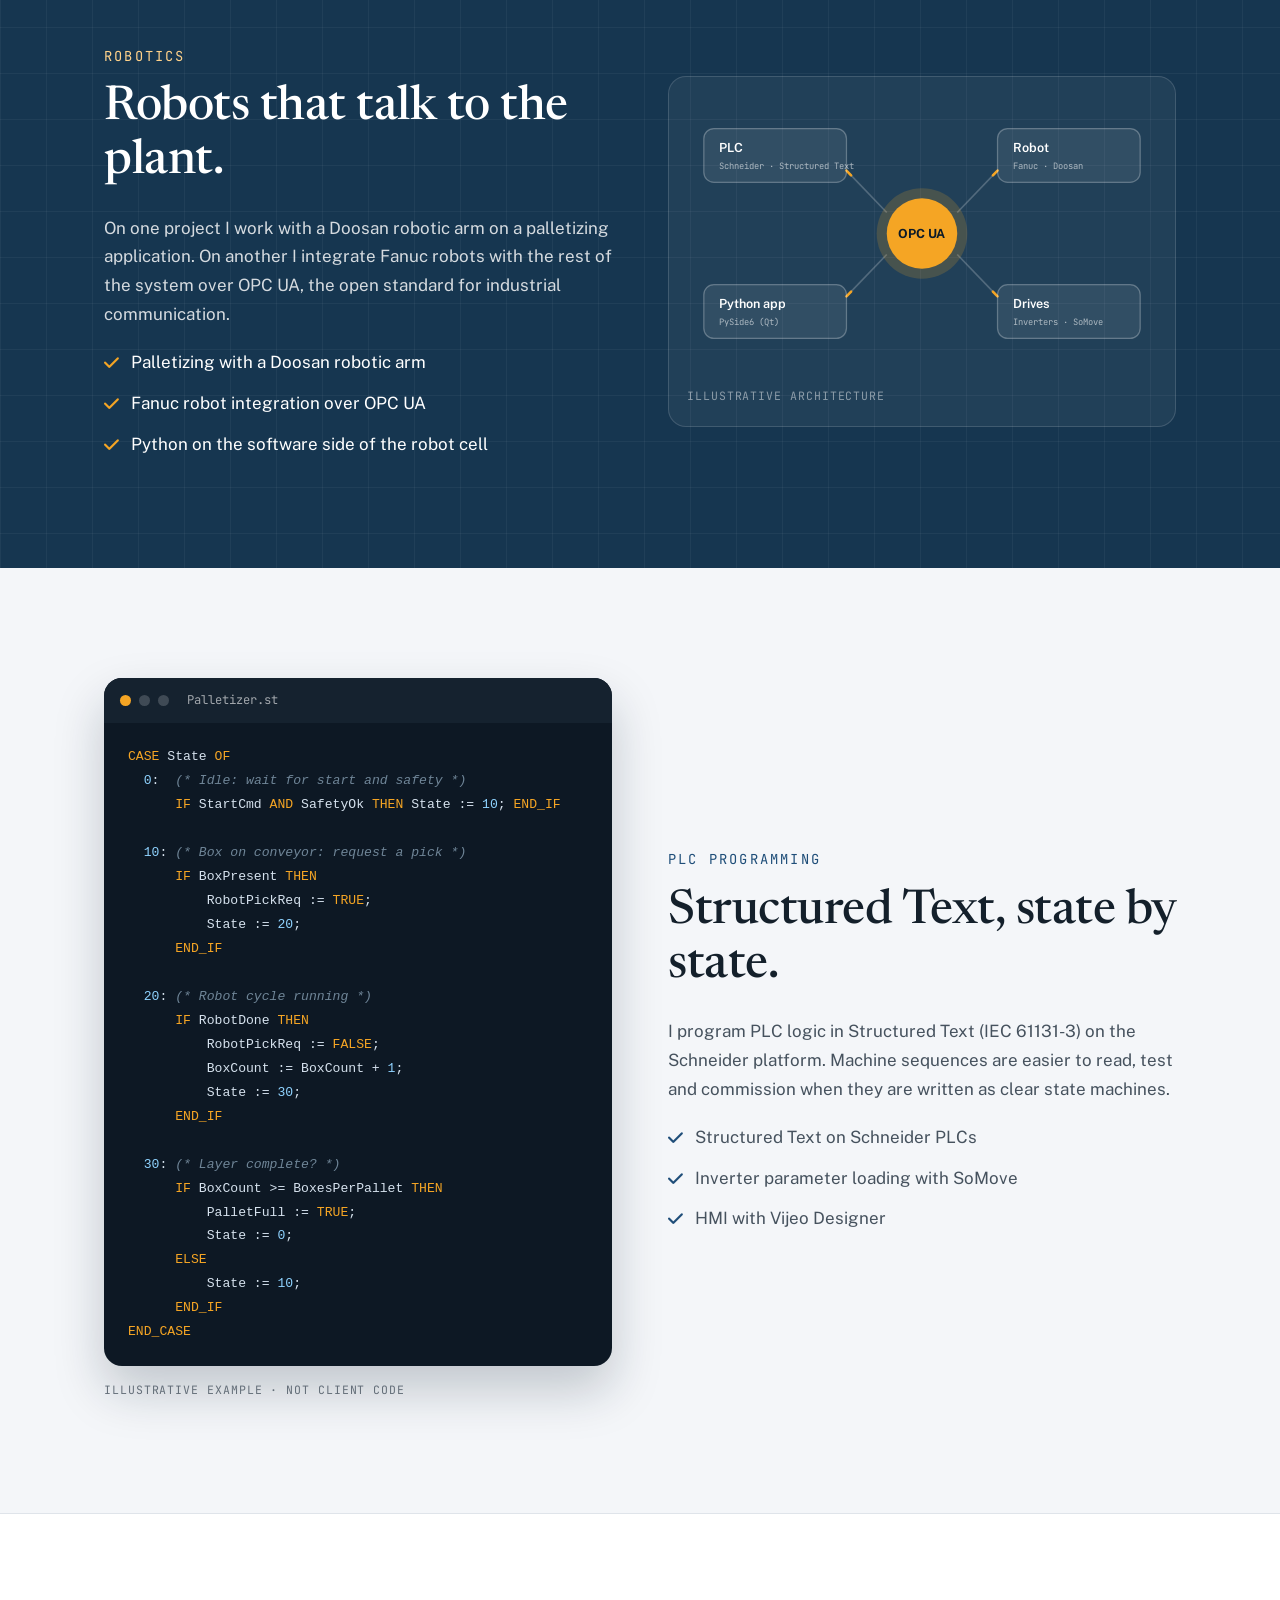
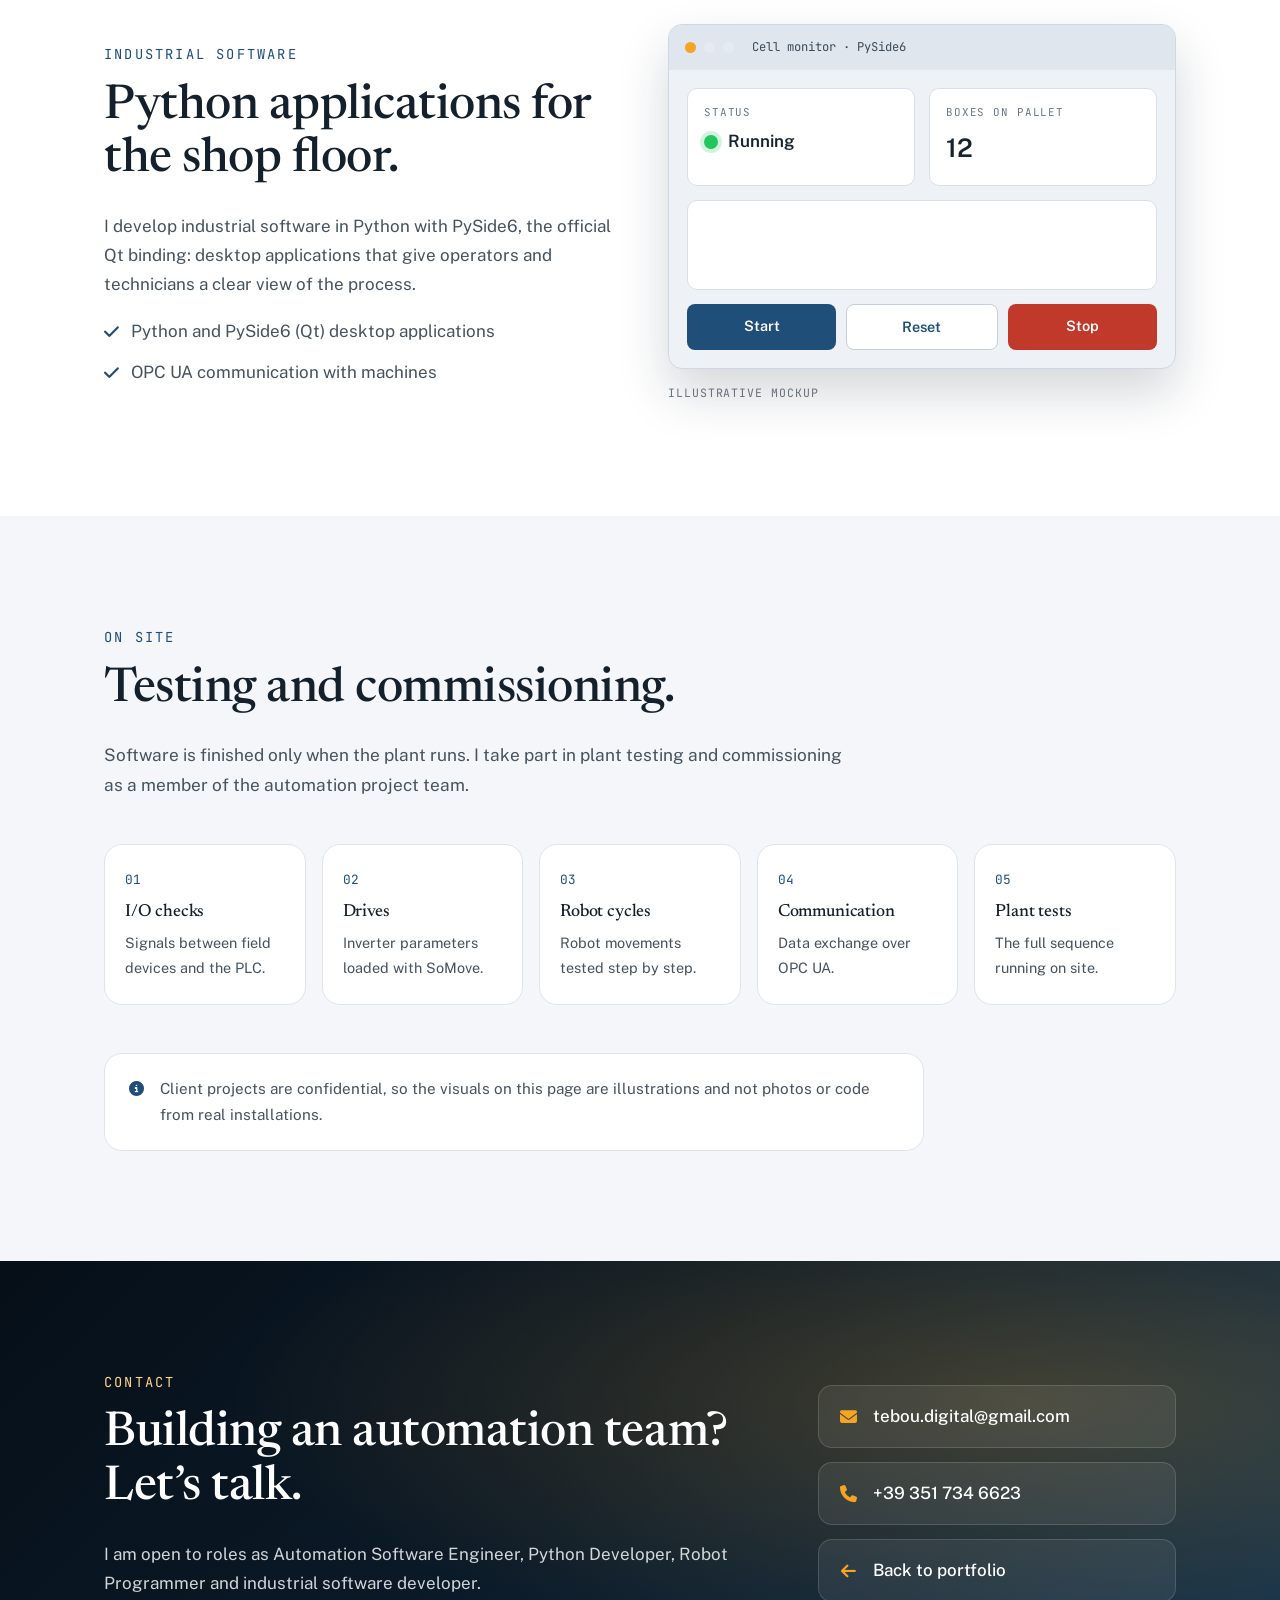
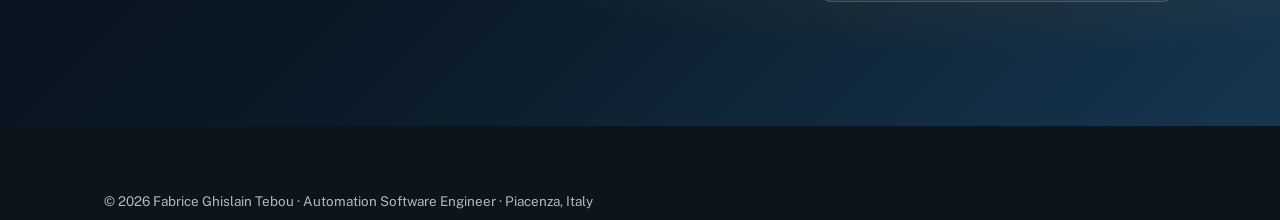
==== commit da019050: "Replace repeated name in header with availability status Co-Authored-By: Claude Opus 5.5 <noreply@an" ====
--- a/automation.html
+++ b/automation.html
@@ -38,7 +38,7 @@
       <div class="container header-inner">
         <a href="index.html" class="brand" aria-label="Fabrice Ghislain Tebou, home">
           <span class="brand-mark">FT</span>
-          <span class="brand-name">Fabrice Tebou</span>
+          <span class="brand-status"><span class="status-dot" aria-hidden="true"></span><span class="status-text">Open to automation roles</span></span>
         </a>
 
         <nav class="pill-nav" id="nav" aria-label="Page navigation">
--- a/assets/css/portfolio-1.css
+++ b/assets/css/portfolio-1.css
@@ -101,8 +101,8 @@
 
 .eyebrow {
   font-family: var(--mono);
-  font-size: 0.78rem;
-  letter-spacing: 0.18em;
+  font-size: 0.86rem;
+  letter-spacing: 0.16em;
   text-transform: uppercase;
   color: var(--accent-ink);
   margin: 0 0 14px;
@@ -110,6 +110,17 @@
 
 .on-dark .eyebrow {
   color: var(--accent-soft);
+}
+
+/* Job title above the name: larger than section eyebrows */
+.hero .eyebrow {
+  font-size: clamp(0.92rem, 1.5vw, 1.04rem);
+  letter-spacing: 0.08em;
+  margin-bottom: 18px;
+}
+
+.hero .eyebrow span {
+  white-space: nowrap;
 }
 
 .on-dark,
@@ -235,12 +246,48 @@
   color: var(--accent);
 }
 
-.brand-name {
-  font-family: var(--sans);
-  font-size: 0.82rem;
-  letter-spacing: 0.22em;
+/* Availability status next to the monogram */
+.brand-status {
+  display: inline-flex;
+  align-items: center;
+  gap: 10px;
+  padding: 6px 14px 6px 12px;
+  border-radius: 999px;
+  background: rgba(255, 255, 255, 0.06);
+  border: 1px solid rgba(255, 255, 255, 0.14);
+  font-family: var(--mono);
+  font-size: 0.74rem;
+  letter-spacing: 0.12em;
   text-transform: uppercase;
-  color: var(--accent);
+  color: rgba(255, 255, 255, 0.86);
+}
+
+.status-dot {
+  position: relative;
+  width: 9px;
+  height: 9px;
+  border-radius: 50%;
+  background: #22c55e;
+}
+
+.status-dot::after {
+  content: "";
+  position: absolute;
+  inset: 0;
+  border-radius: 50%;
+  background: #22c55e;
+  animation: status-ping 2s ease-out infinite;
+}
+
+@keyframes status-ping {
+  0% { transform: scale(1); opacity: 0.7; }
+  80%, 100% { transform: scale(2.6); opacity: 0; }
+}
+
+@media (prefers-reduced-motion: reduce) {
+  .status-dot::after {
+    animation: none;
+  }
 }
 
 .pill-nav {
@@ -454,31 +501,48 @@
   color: var(--accent-soft);
 }
 
-/* "See more" pill link inside a role card, same shape as .badge */
+/* "See more" button centered at the bottom of a role card */
 .role-more {
-  display: inline-flex;
-  align-items: center;
-  gap: 10px;
-  margin-top: 18px;
-  padding: 8px 18px;
-  border-radius: 999px;
-  background: rgba(255, 255, 255, 0.14);
-  border: 1px solid rgba(255, 255, 255, 0.22);
-  color: var(--accent);
-  font-family: var(--mono);
-  font-size: 0.78rem;
-  letter-spacing: 0.1em;
-  text-transform: uppercase;
-  text-decoration: none;
-  transition: background 0.2s ease;
+  grid-column: 1 / -1;
+  justify-self: center;
+  margin-top: 6px;
+  animation: invite-pulse 2.6s ease-out infinite;
 }
 
 .role-more i {
-  transition: transform 0.2s ease;
-}
-
-.role-more:hover {
-  background: rgba(255, 255, 255, 0.24);
+  animation: invite-nudge 2.6s ease-in-out infinite;
+}
+
+/* Soft accent ring that grows and fades, inviting a click */
+@keyframes invite-pulse {
+  0% { box-shadow: 0 8px 24px rgba(0, 0, 0, 0.16), 0 0 0 0 color-mix(in srgb, var(--accent) 65%, transparent); }
+  70% { box-shadow: 0 8px 24px rgba(0, 0, 0, 0.16), 0 0 0 14px rgba(0, 0, 0, 0); }
+  100% { box-shadow: 0 8px 24px rgba(0, 0, 0, 0.16), 0 0 0 0 rgba(0, 0, 0, 0); }
+}
+
+/* Arrow nudges right twice, then rests */
+@keyframes invite-nudge {
+  0%, 40%, 100% { transform: translateX(0); }
+  10%, 30% { transform: translateX(5px); }
+  20% { transform: translateX(0); }
+}
+
+.role-more:hover,
+.role-more:focus-visible {
+  animation: none;
+}
+
+.role-more:hover i,
+.role-more:focus-visible i {
+  animation: none;
+  transform: translateX(5px);
+}
+
+@media (prefers-reduced-motion: reduce) {
+  .role-more,
+  .role-more i {
+    animation: none;
+  }
 }
 
 .role-more:hover i {
@@ -888,7 +952,15 @@
     grid-template-columns: 1fr;
   }
 
-  .brand-name {
+  .brand-status {
+    padding: 6px 12px 6px 10px;
+    font-size: 0.66rem;
+    letter-spacing: 0.08em;
+  }
+}
+
+@media (max-width: 340px) {
+  .status-text {
     display: none;
   }
 }
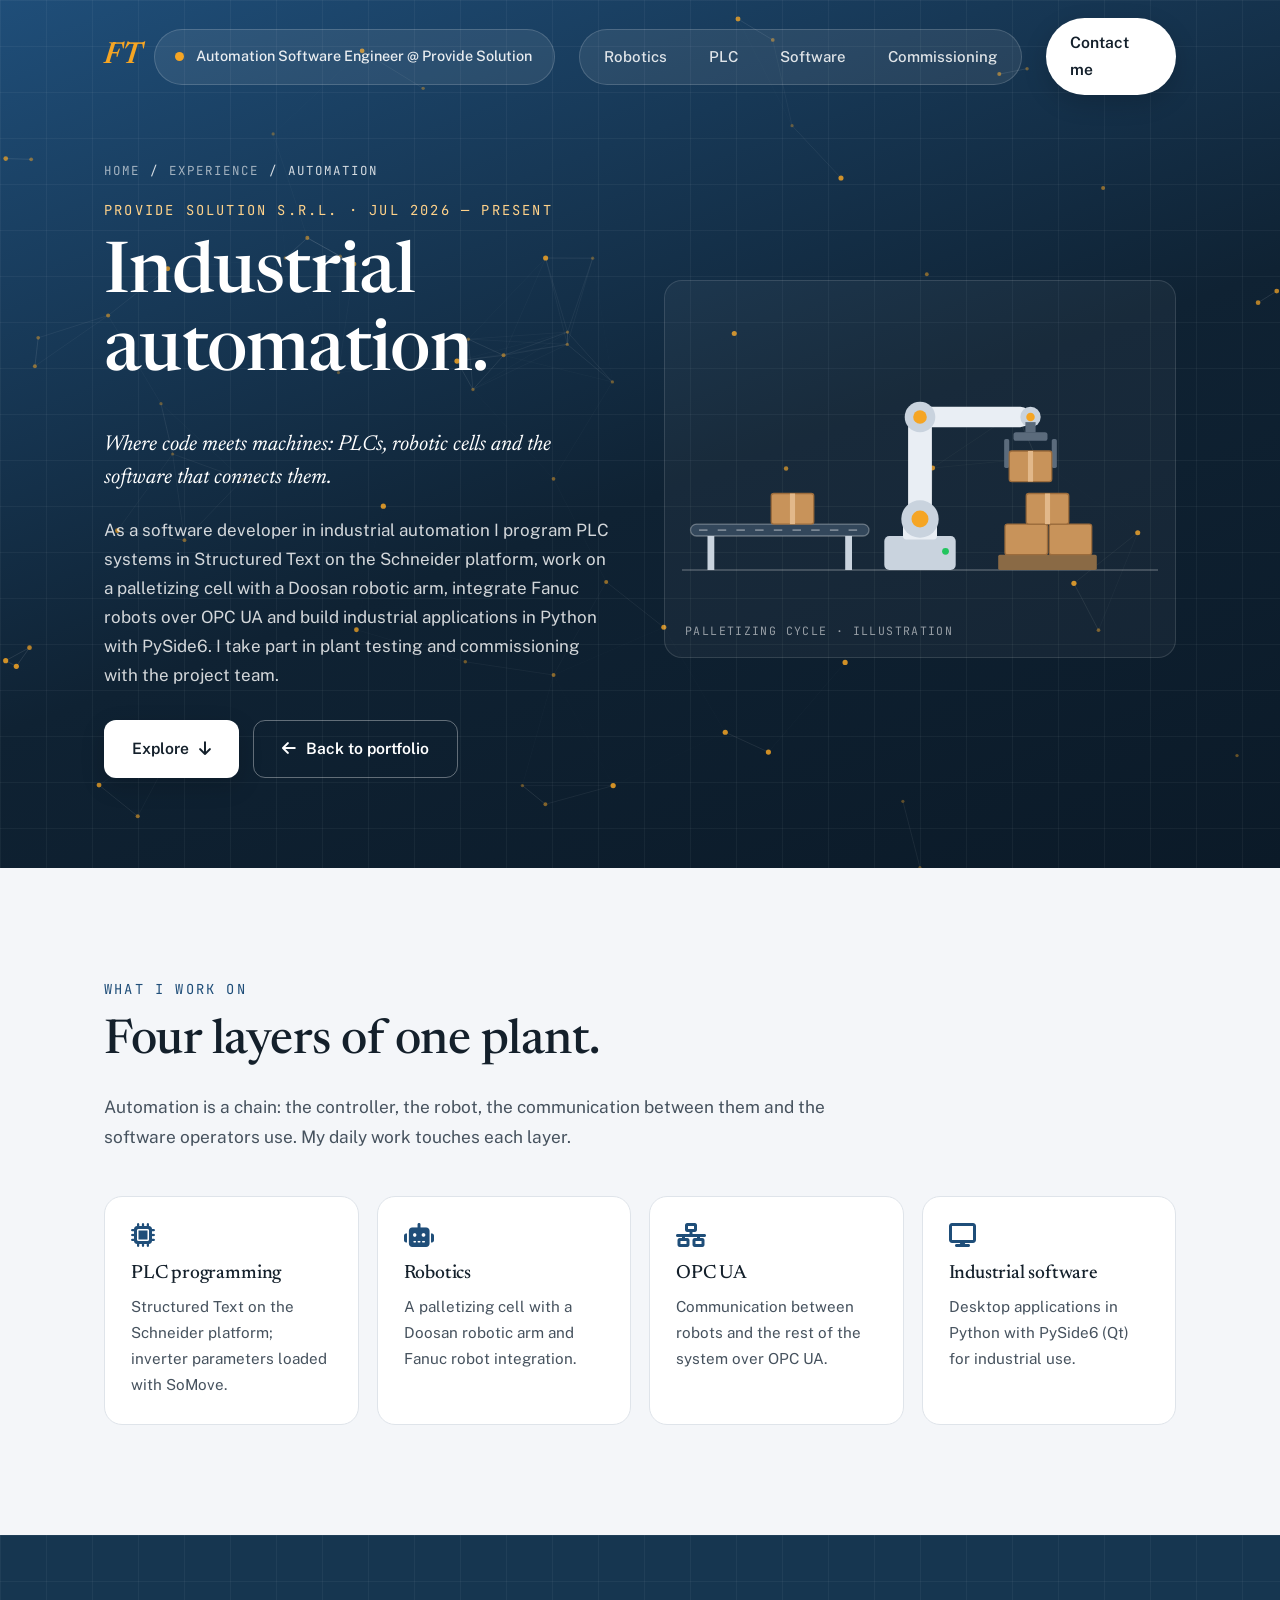
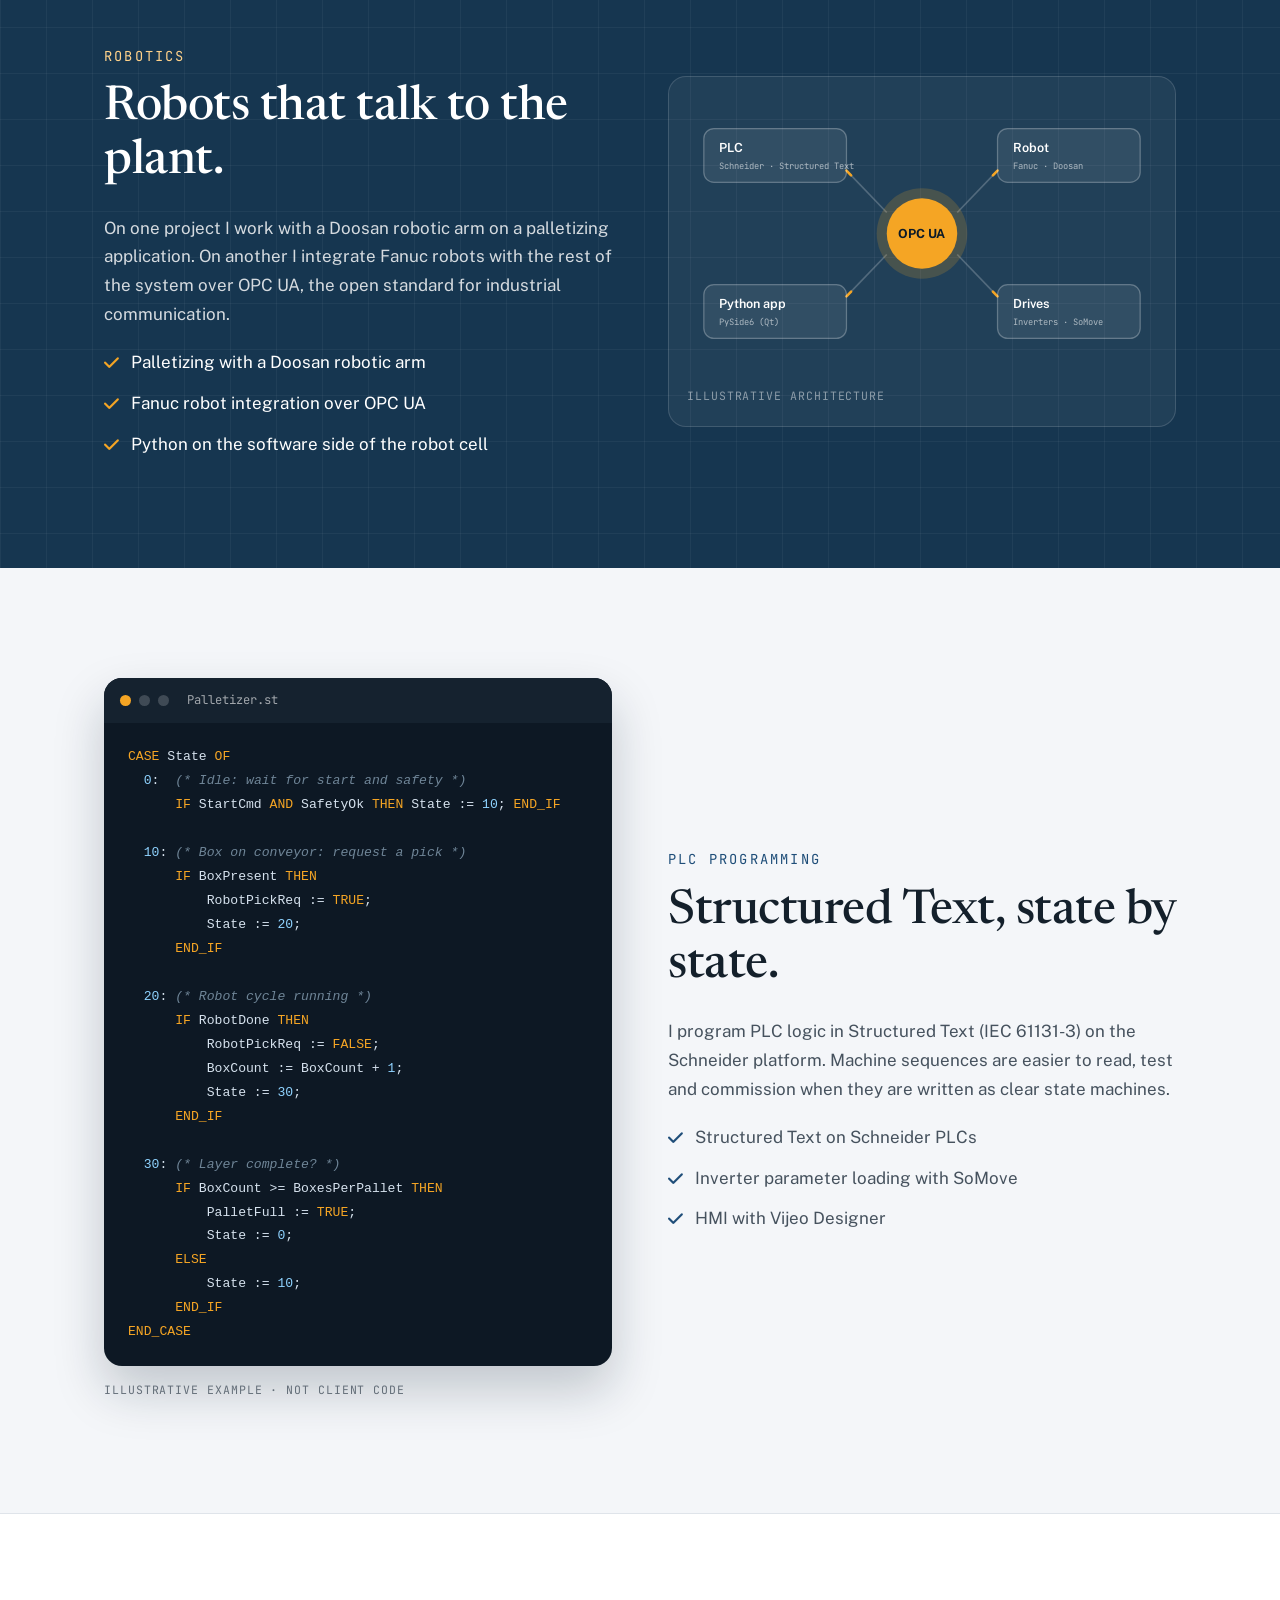
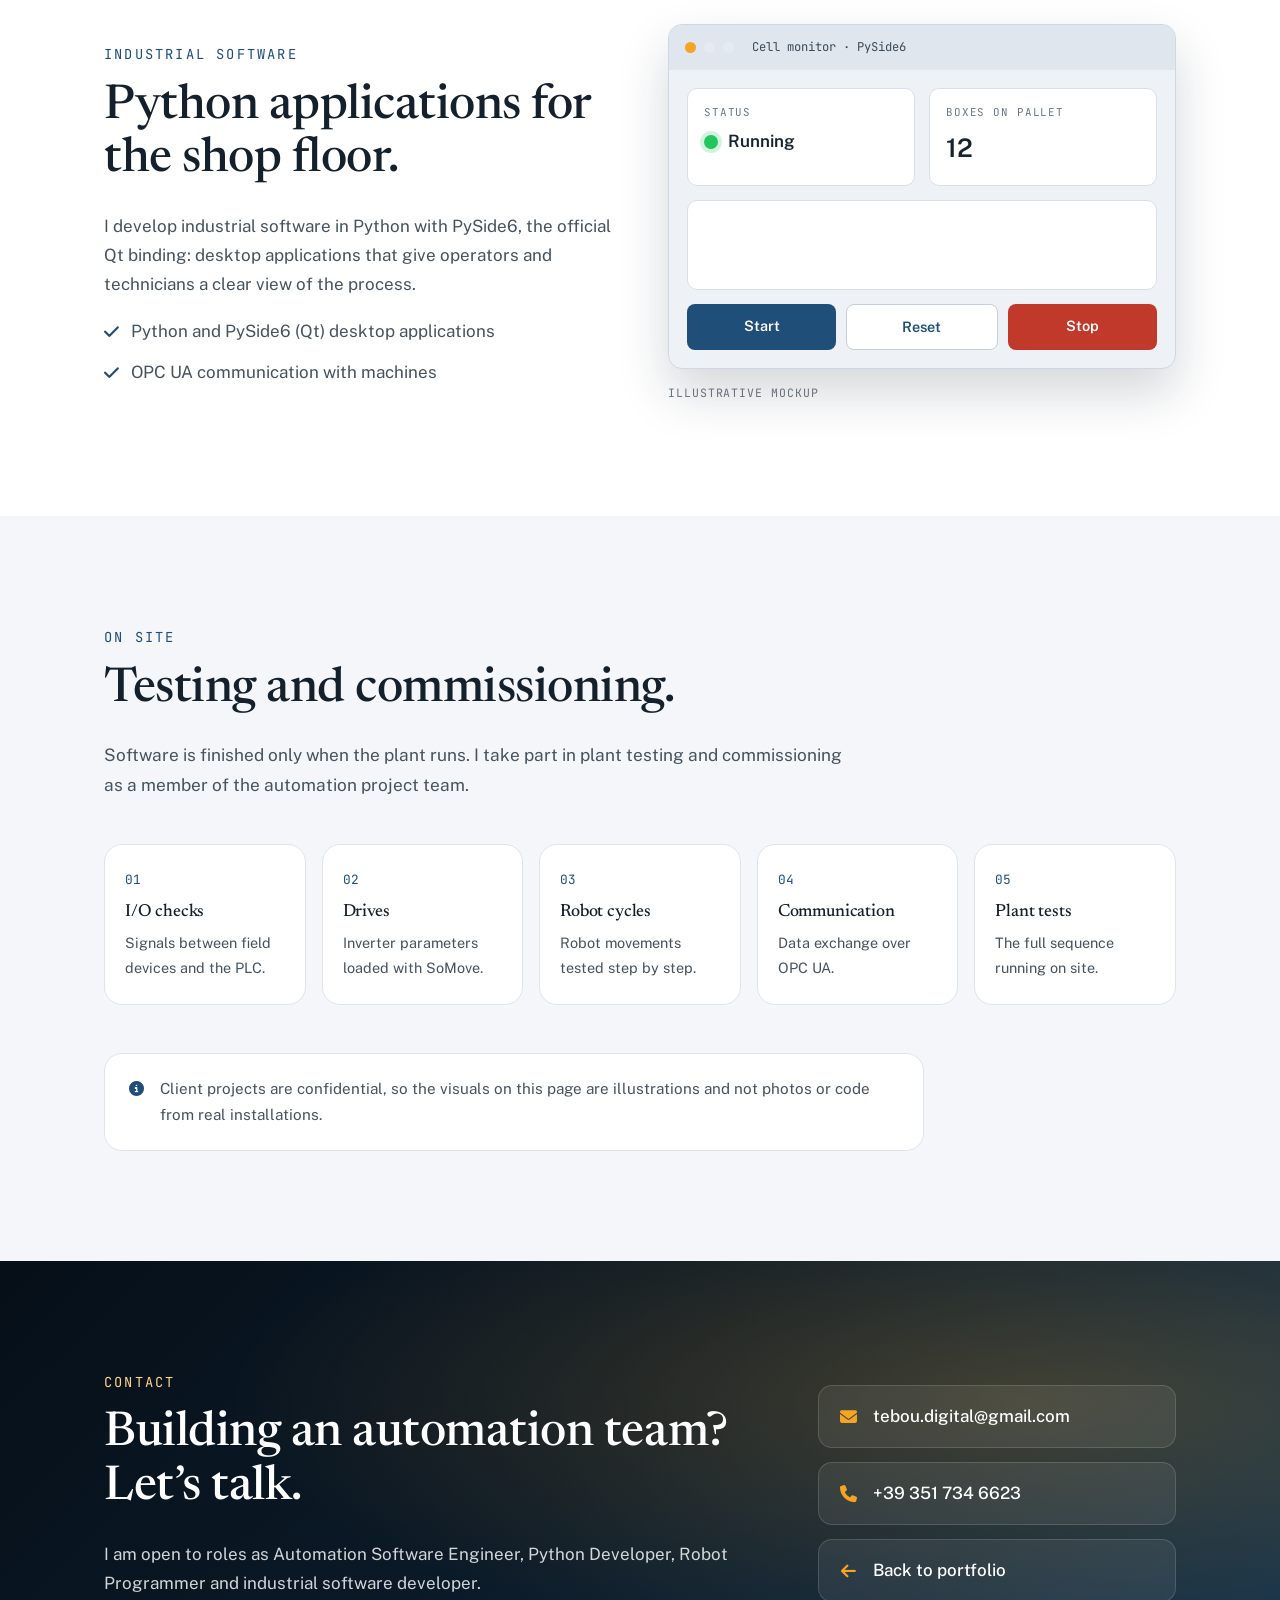
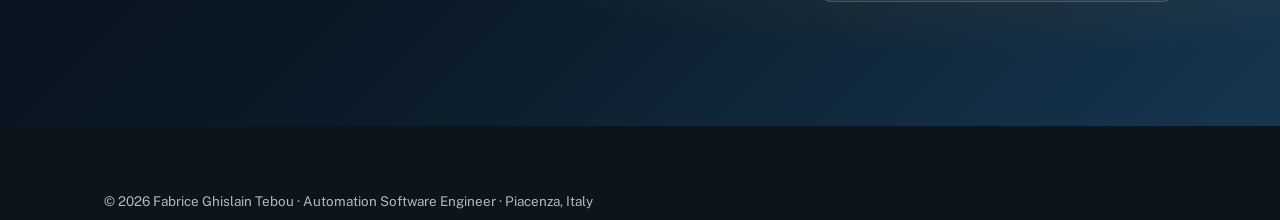
==== commit c68072ec: "Add owner-controlled availability status - data/status.json holds "open" or "closed" - assets/js/sta" ====
--- a/automation.html
+++ b/automation.html
@@ -38,7 +38,7 @@
       <div class="container header-inner">
         <a href="index.html" class="brand" aria-label="Fabrice Ghislain Tebou, home">
           <span class="brand-mark">FT</span>
-          <span class="brand-status"><span class="status-dot" aria-hidden="true"></span><span class="status-text">Open to automation roles</span></span>
+          <span class="brand-status is-closed"><span class="status-dot" aria-hidden="true"></span><span class="status-text"><span class="status-long">Automation Software Engineer @ Provide Solution</span><span class="status-short">@ Provide Solution</span></span></span>
         </a>
 
         <nav class="pill-nav" id="nav" aria-label="Page navigation">
@@ -444,6 +444,7 @@
       </div>
     </footer>
 
+    <script src="assets/js/status.js"></script>
     <script>
       (function () {
         var header = document.getElementById("header");
--- a/assets/css/portfolio-1.css
+++ b/assets/css/portfolio-1.css
@@ -33,6 +33,7 @@
 
   --radius: 18px;
   --container: 1120px;
+  --bar-h: 56px;
 }
 
 *,
@@ -246,31 +247,42 @@
   color: var(--accent);
 }
 
-/* Availability status next to the monogram */
+/* Availability status next to the monogram (set by assets/js/status.js) */
 .brand-status {
   display: inline-flex;
   align-items: center;
-  gap: 10px;
-  padding: 6px 14px 6px 12px;
+  gap: 12px;
+  height: var(--bar-h);
+  padding: 0 22px 0 20px;
   border-radius: 999px;
-  background: rgba(255, 255, 255, 0.06);
-  border: 1px solid rgba(255, 255, 255, 0.14);
-  font-family: var(--mono);
-  font-size: 0.74rem;
-  letter-spacing: 0.12em;
-  text-transform: uppercase;
-  color: rgba(255, 255, 255, 0.86);
+  background: rgba(255, 255, 255, 0.08);
+  border: 1px solid rgba(255, 255, 255, 0.16);
+  font-family: var(--sans);
+  font-size: 0.9rem;
+  font-weight: 500;
+  white-space: nowrap;
+  color: rgba(255, 255, 255, 0.9);
+}
+
+.status-short {
+  display: none;
 }
 
 .status-dot {
   position: relative;
+  flex: none;
   width: 9px;
   height: 9px;
   border-radius: 50%;
+  background: var(--accent);
+}
+
+.brand-status.is-open .status-dot {
   background: #22c55e;
 }
 
-.status-dot::after {
+/* Only the "open" state pulses */
+.brand-status.is-open .status-dot::after {
   content: "";
   position: absolute;
   inset: 0;
@@ -279,6 +291,17 @@
   animation: status-ping 2s ease-out infinite;
 }
 
+/* Medium screens: the long message would collide with the navigation */
+@media (max-width: 1180px) {
+  .status-long {
+    display: none;
+  }
+
+  .status-short {
+    display: inline;
+  }
+}
+
 @keyframes status-ping {
   0% { transform: scale(1); opacity: 0.7; }
   80%, 100% { transform: scale(2.6); opacity: 0; }
@@ -292,7 +315,9 @@
 
 .pill-nav {
   display: flex;
+  align-items: center;
   gap: 6px;
+  height: var(--bar-h);
   padding: 6px;
   border-radius: 999px;
   background: rgba(255, 255, 255, 0.08);
@@ -870,6 +895,8 @@
   .pill-nav.open {
     display: flex;
     flex-direction: column;
+    align-items: stretch;
+    height: auto;
     position: absolute;
     top: 100%;
     left: 24px;
@@ -953,9 +980,10 @@
   }
 
   .brand-status {
-    padding: 6px 12px 6px 10px;
-    font-size: 0.66rem;
-    letter-spacing: 0.08em;
+    height: 44px;
+    padding: 0 14px 0 12px;
+    gap: 10px;
+    font-size: 0.82rem;
   }
 }
 
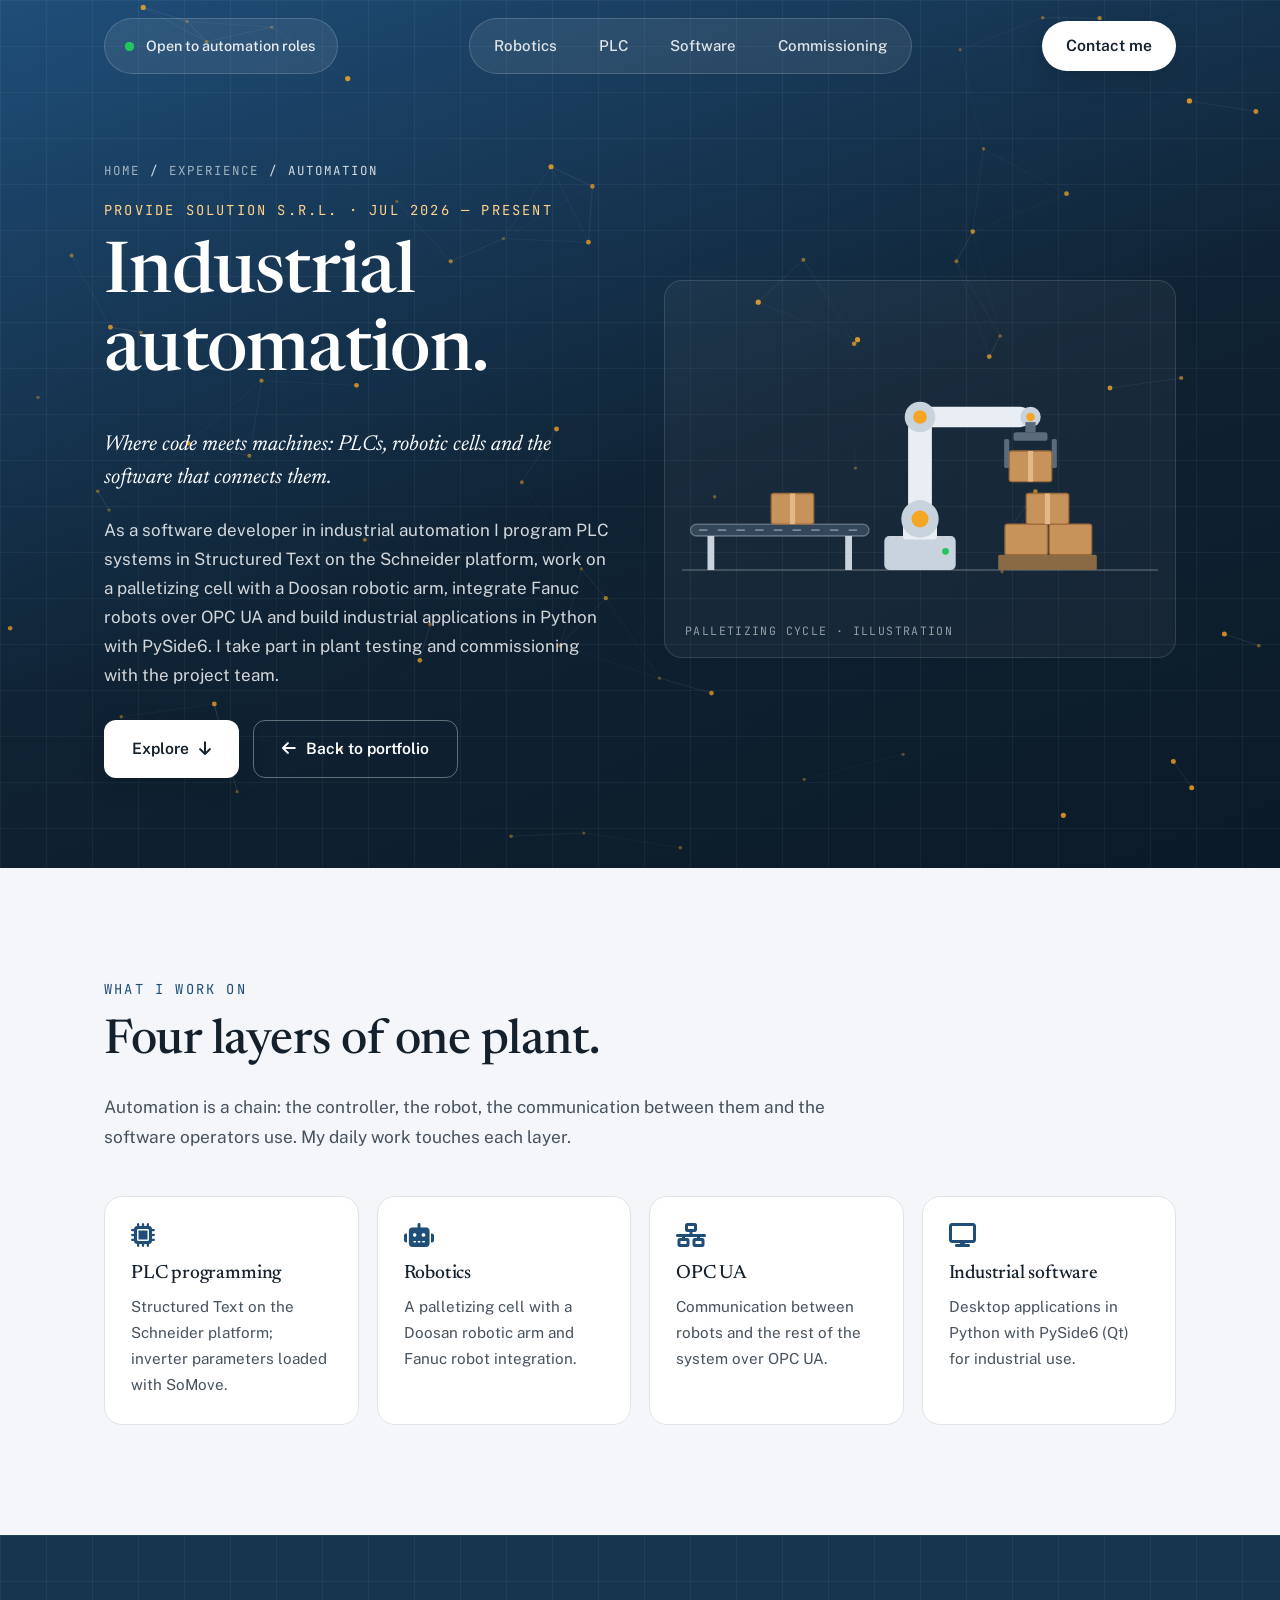
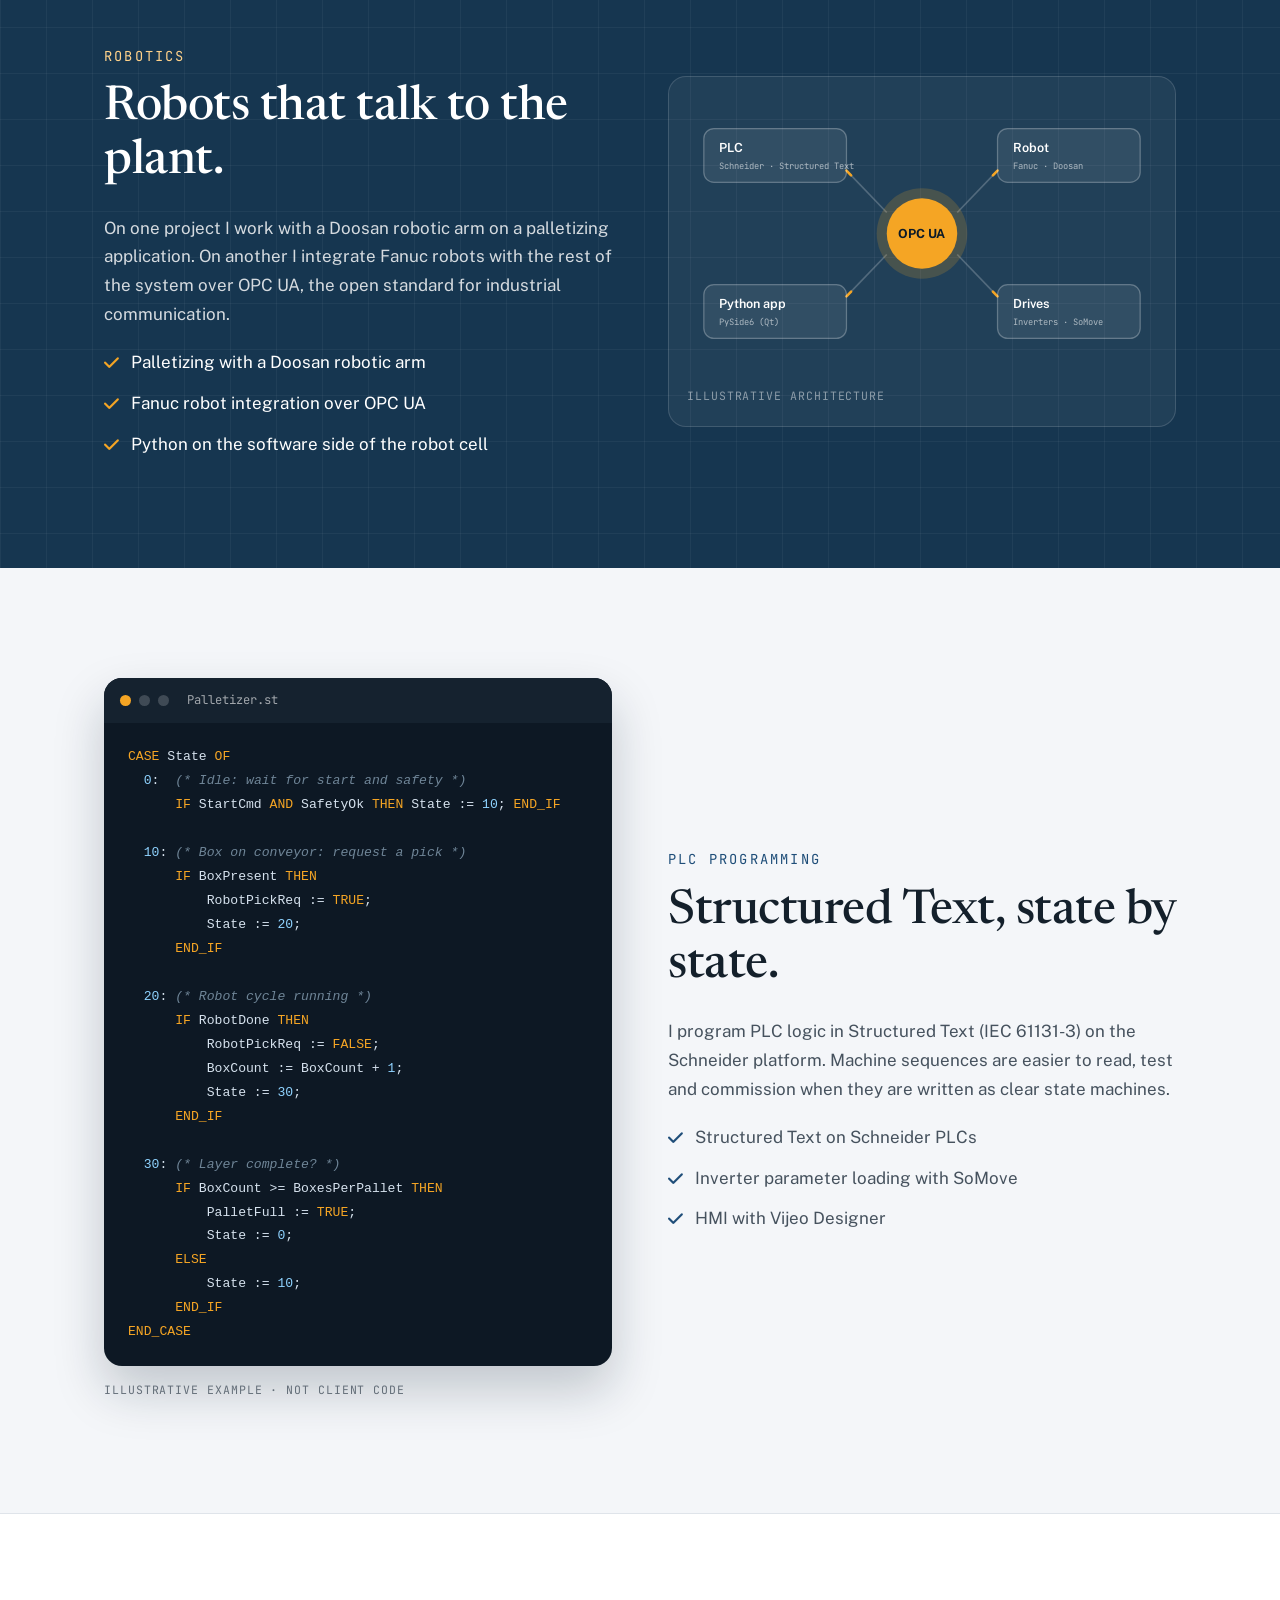
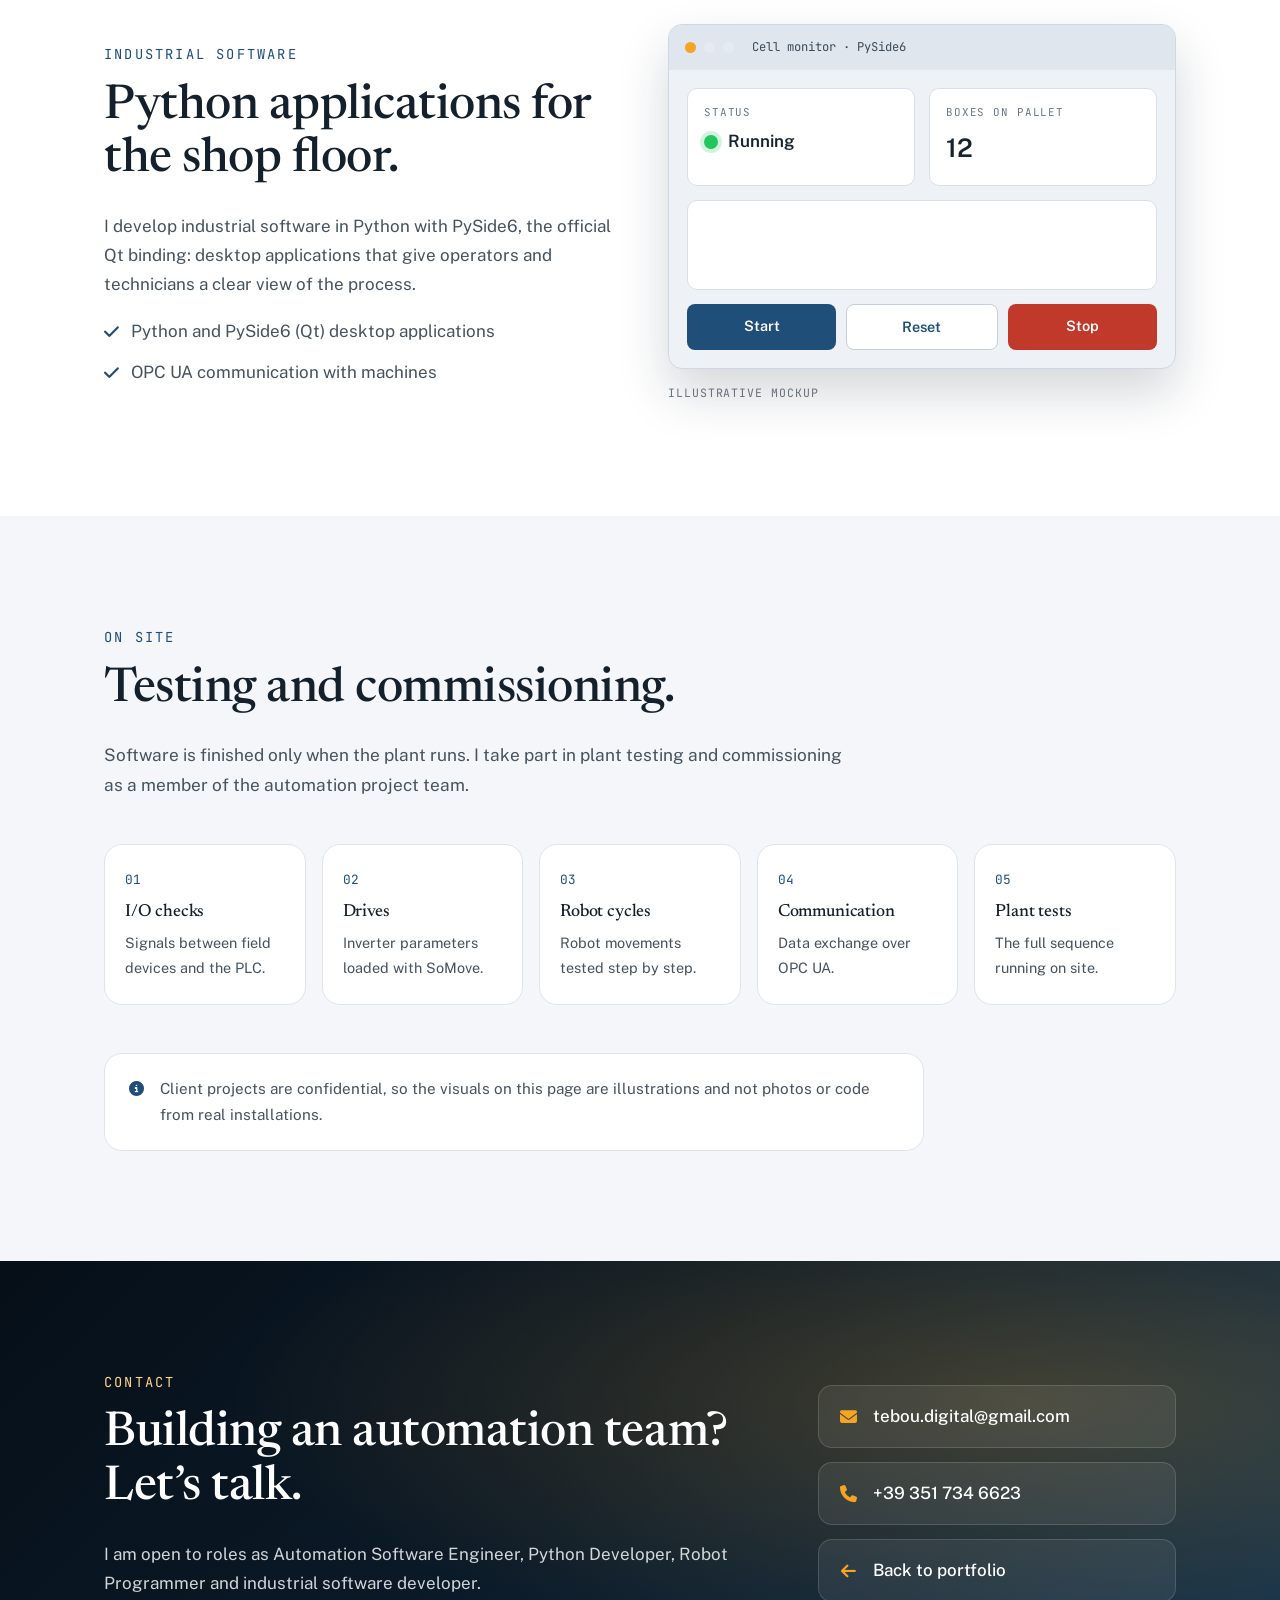
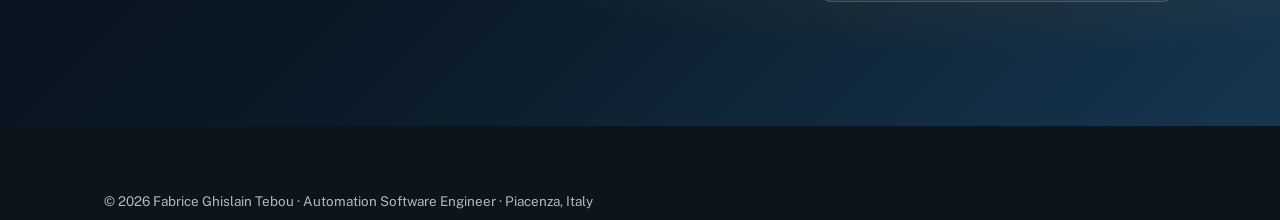
==== commit 34f3fbbe: "Remove FT monogram from the header Co-Authored-By: Claude Opus 5.5 <noreply@anthropic.com>" ====
--- a/automation.html
+++ b/automation.html
@@ -37,7 +37,6 @@
     <header class="site-header" id="header">
       <div class="container header-inner">
         <a href="index.html" class="brand" aria-label="Fabrice Ghislain Tebou, home">
-          <span class="brand-mark">FT</span>
           <span class="brand-status is-closed"><span class="status-dot" aria-hidden="true"></span><span class="status-text"><span class="status-long">Automation Software Engineer @ Provide Solution</span><span class="status-short">@ Provide Solution</span></span></span>
         </a>
 
--- a/assets/css/portfolio-1.css
+++ b/assets/css/portfolio-1.css
@@ -292,7 +292,7 @@
 }
 
 /* Medium screens: the long message would collide with the navigation */
-@media (max-width: 1180px) {
+@media (max-width: 1080px) {
   .status-long {
     display: none;
   }
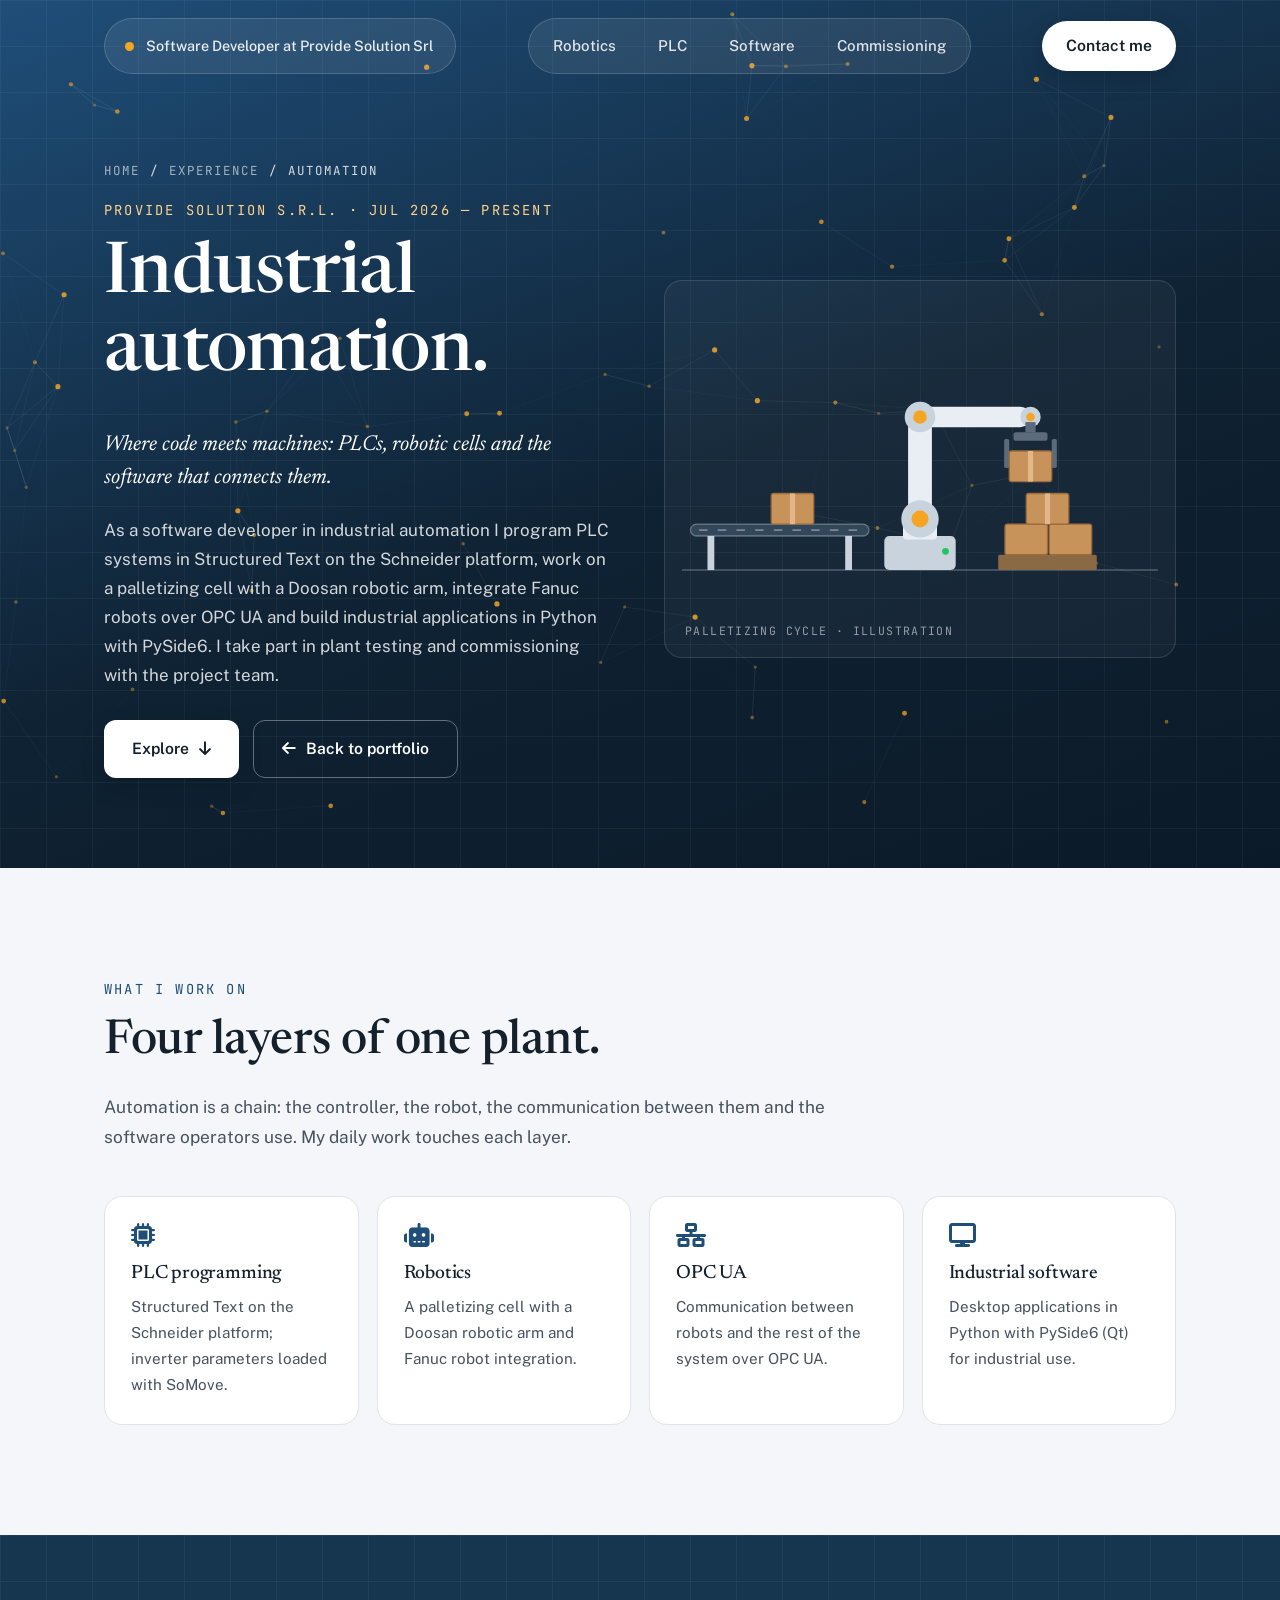
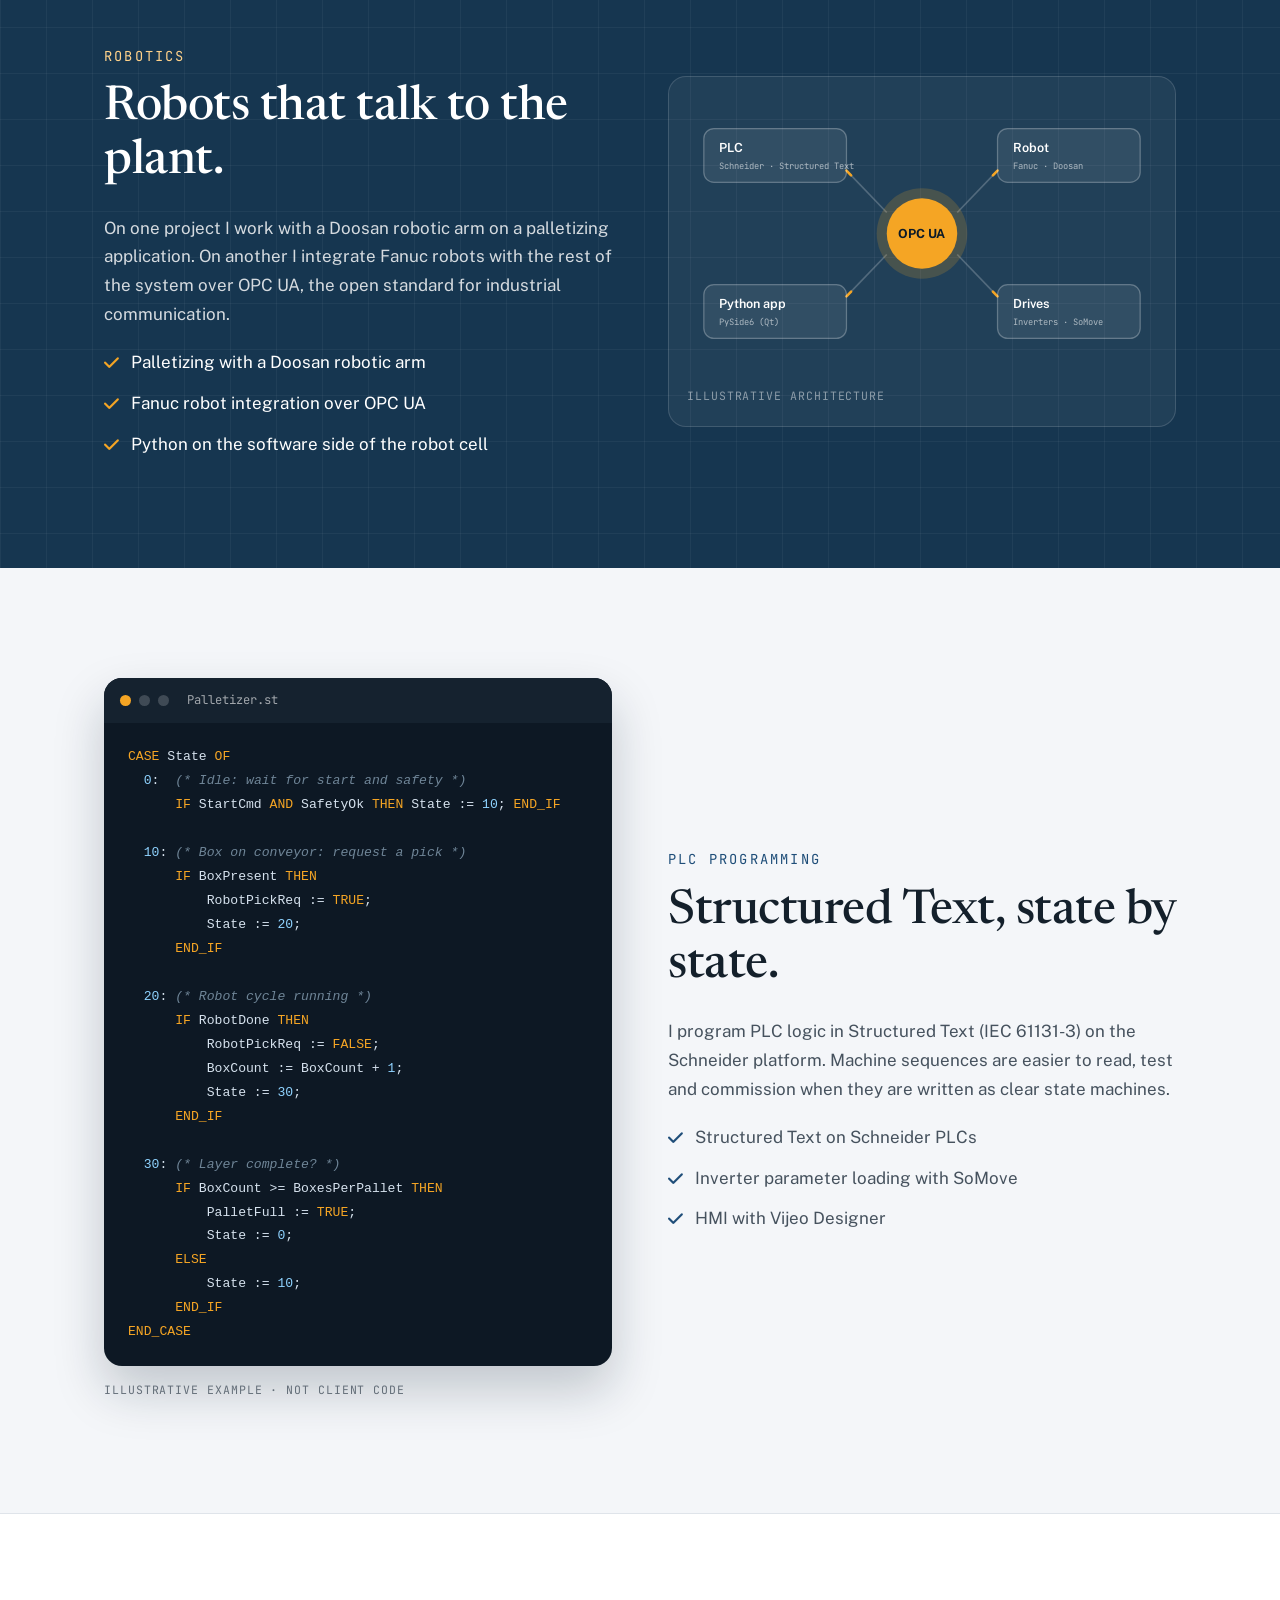
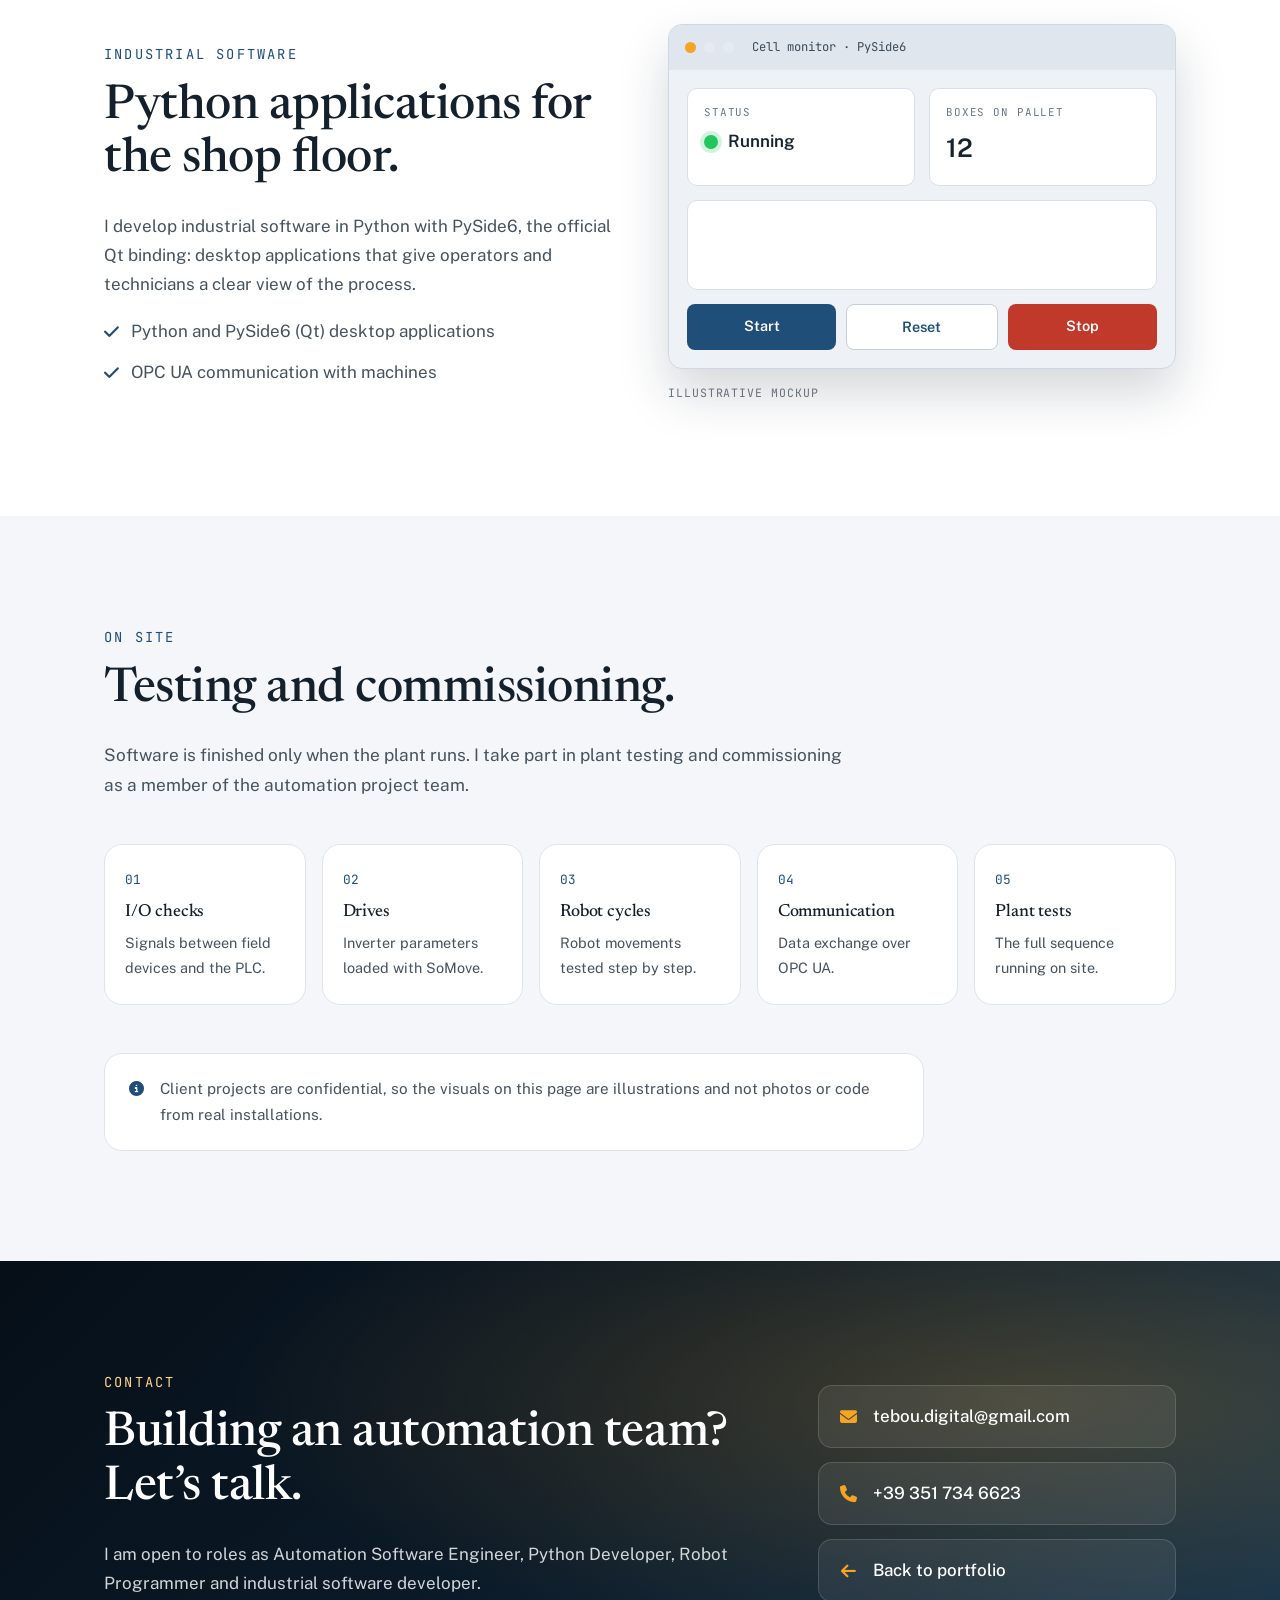
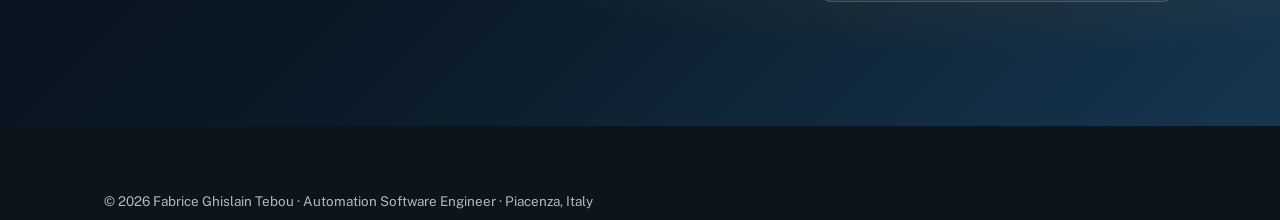
==== commit 26a89332: "Use current job title as the closed availability message Co-Authored-By: Claude Opus 5.5 <noreply@an" ====
--- a/automation.html
+++ b/automation.html
@@ -37,7 +37,7 @@
     <header class="site-header" id="header">
       <div class="container header-inner">
         <a href="index.html" class="brand" aria-label="Fabrice Ghislain Tebou, home">
-          <span class="brand-status is-closed"><span class="status-dot" aria-hidden="true"></span><span class="status-text"><span class="status-long">Automation Software Engineer @ Provide Solution</span><span class="status-short">@ Provide Solution</span></span></span>
+          <span class="brand-status is-closed"><span class="status-dot" aria-hidden="true"></span><span class="status-text"><span class="status-long">Software Developer at Provide Solution Srl</span><span class="status-short">at Provide Solution</span></span></span>
         </a>
 
         <nav class="pill-nav" id="nav" aria-label="Page navigation">
